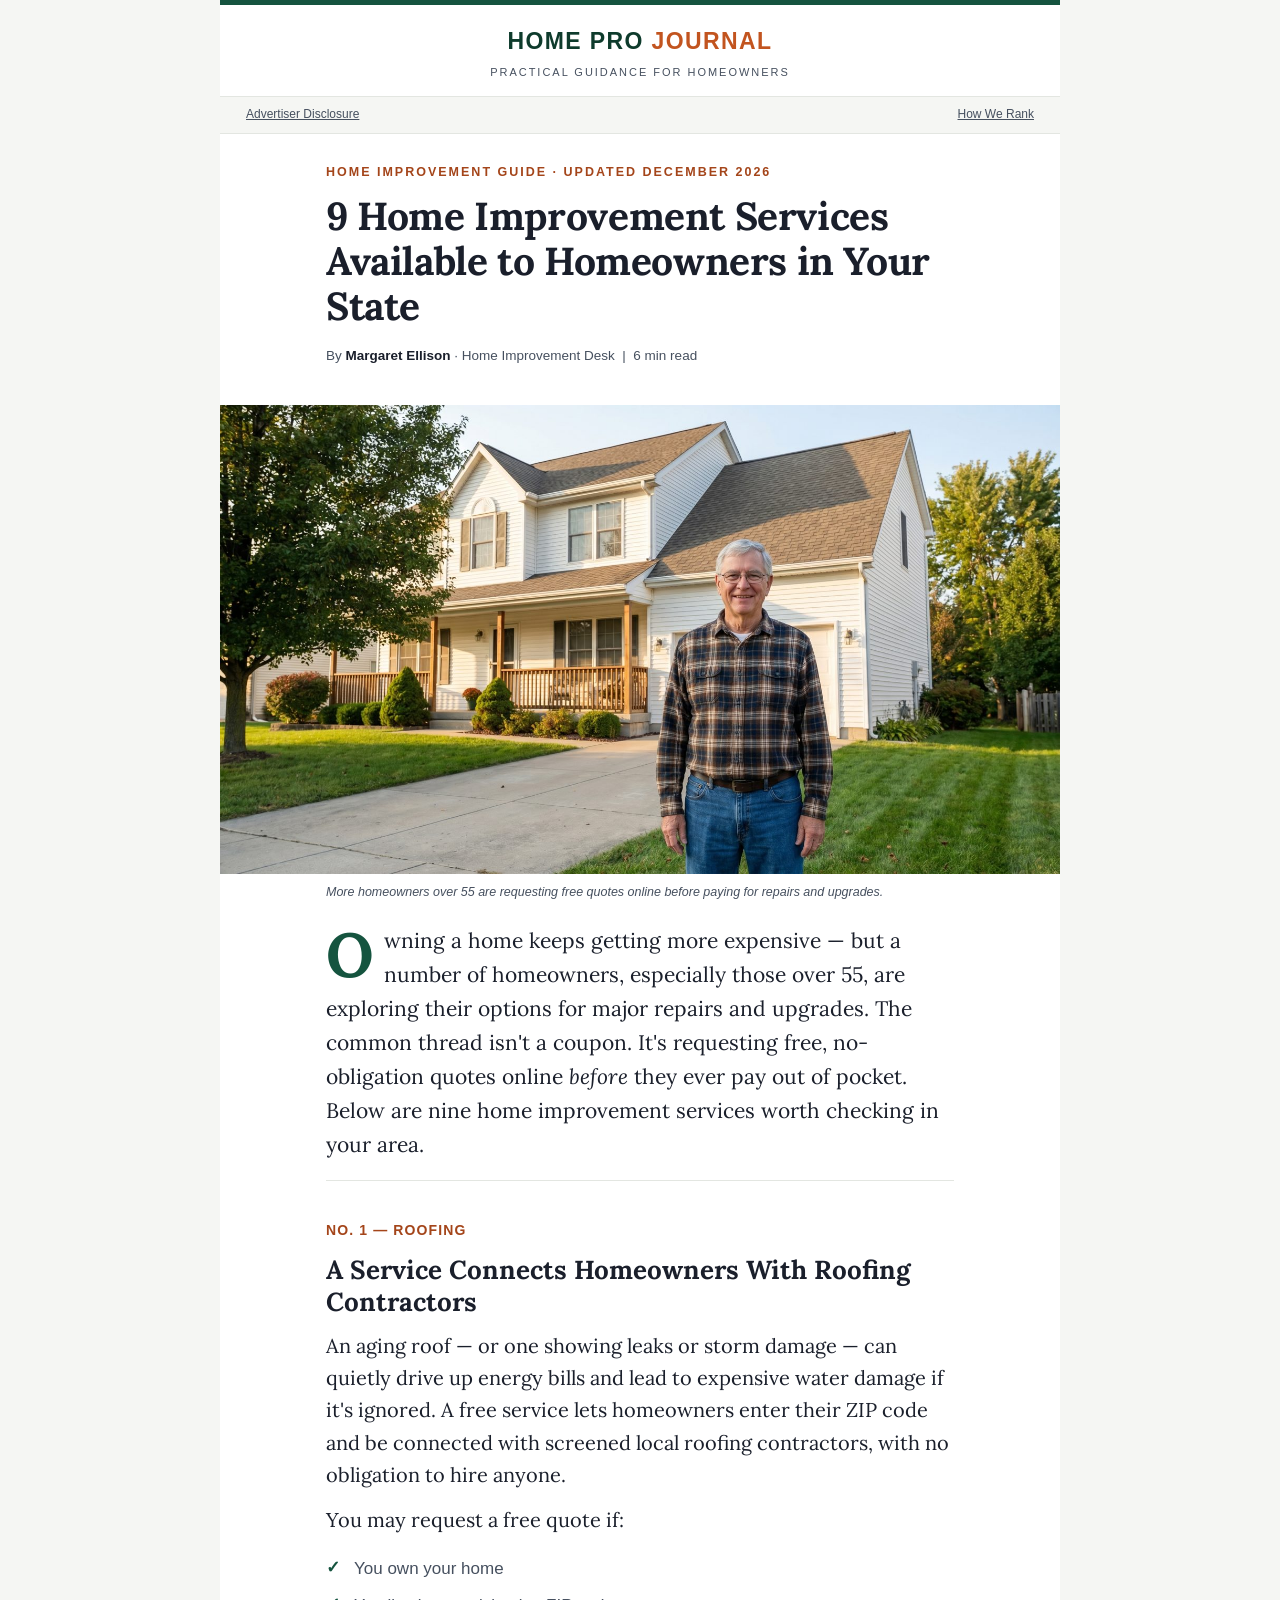
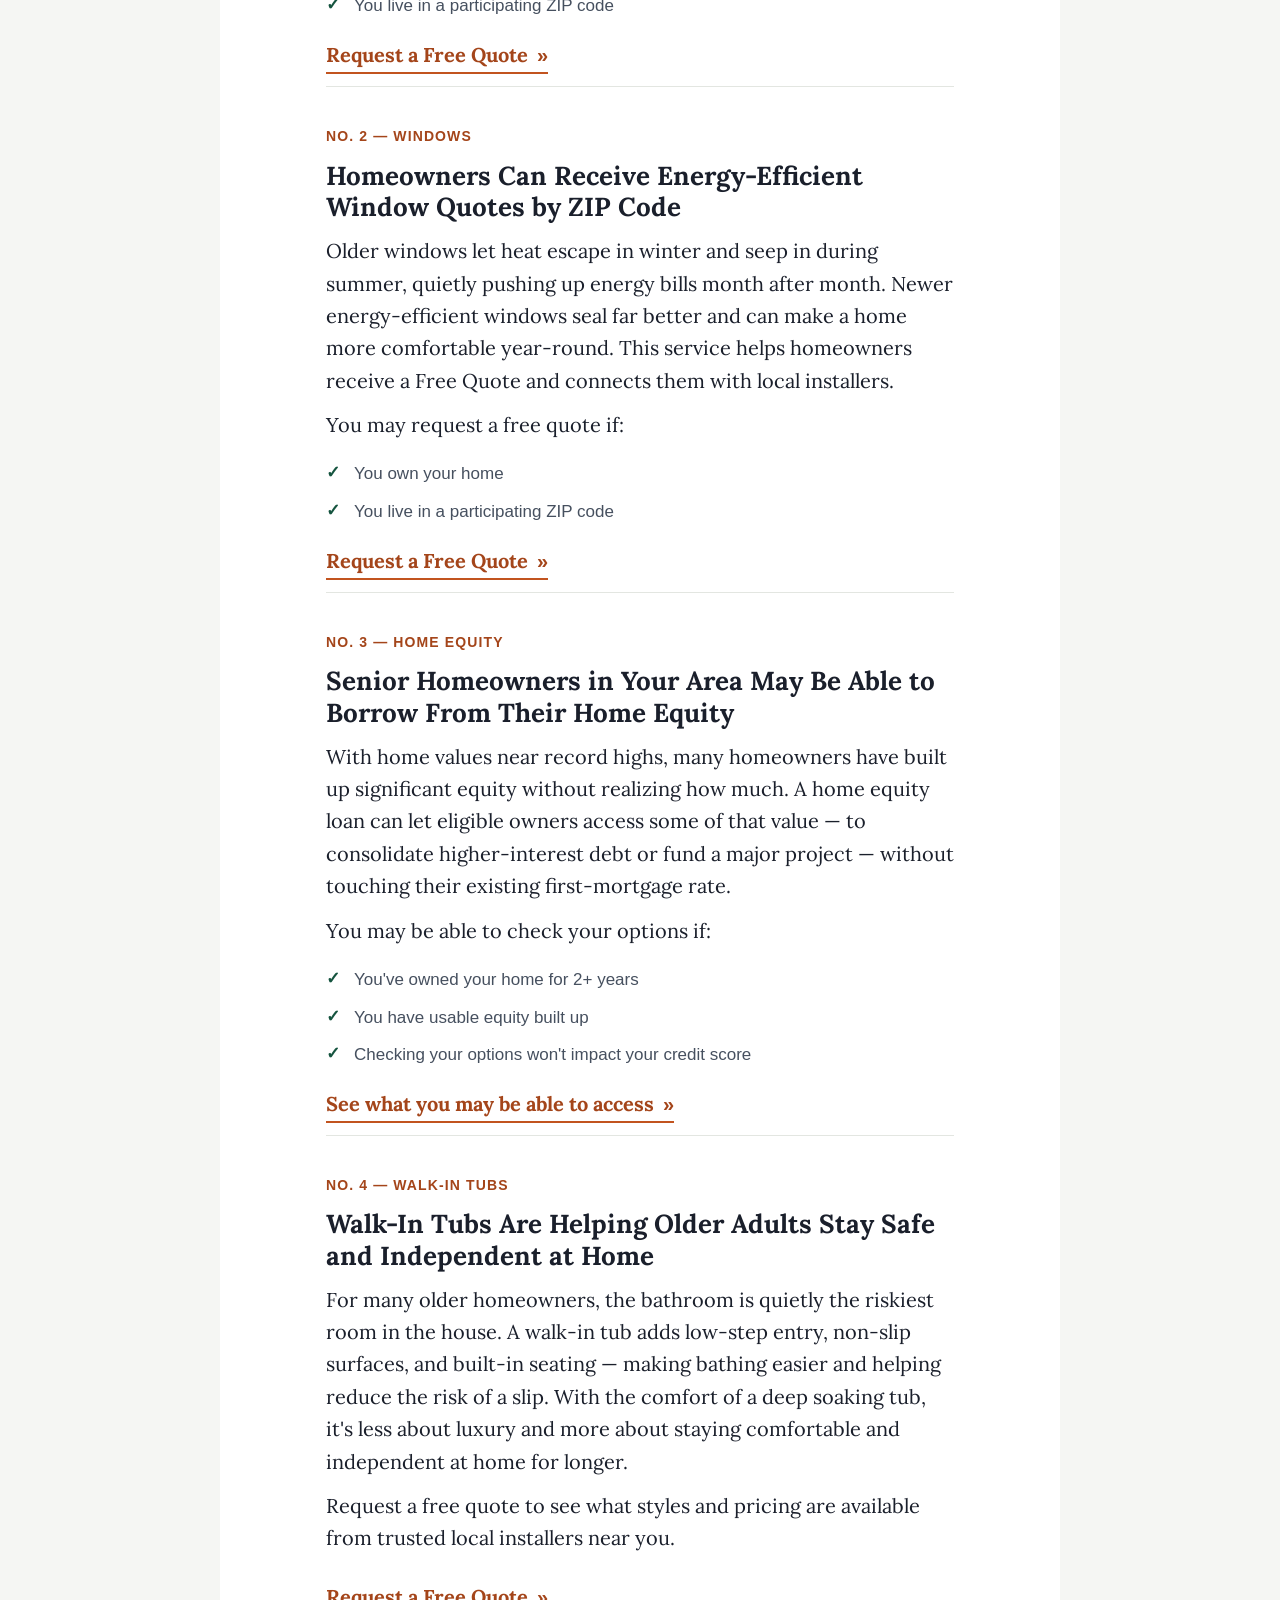
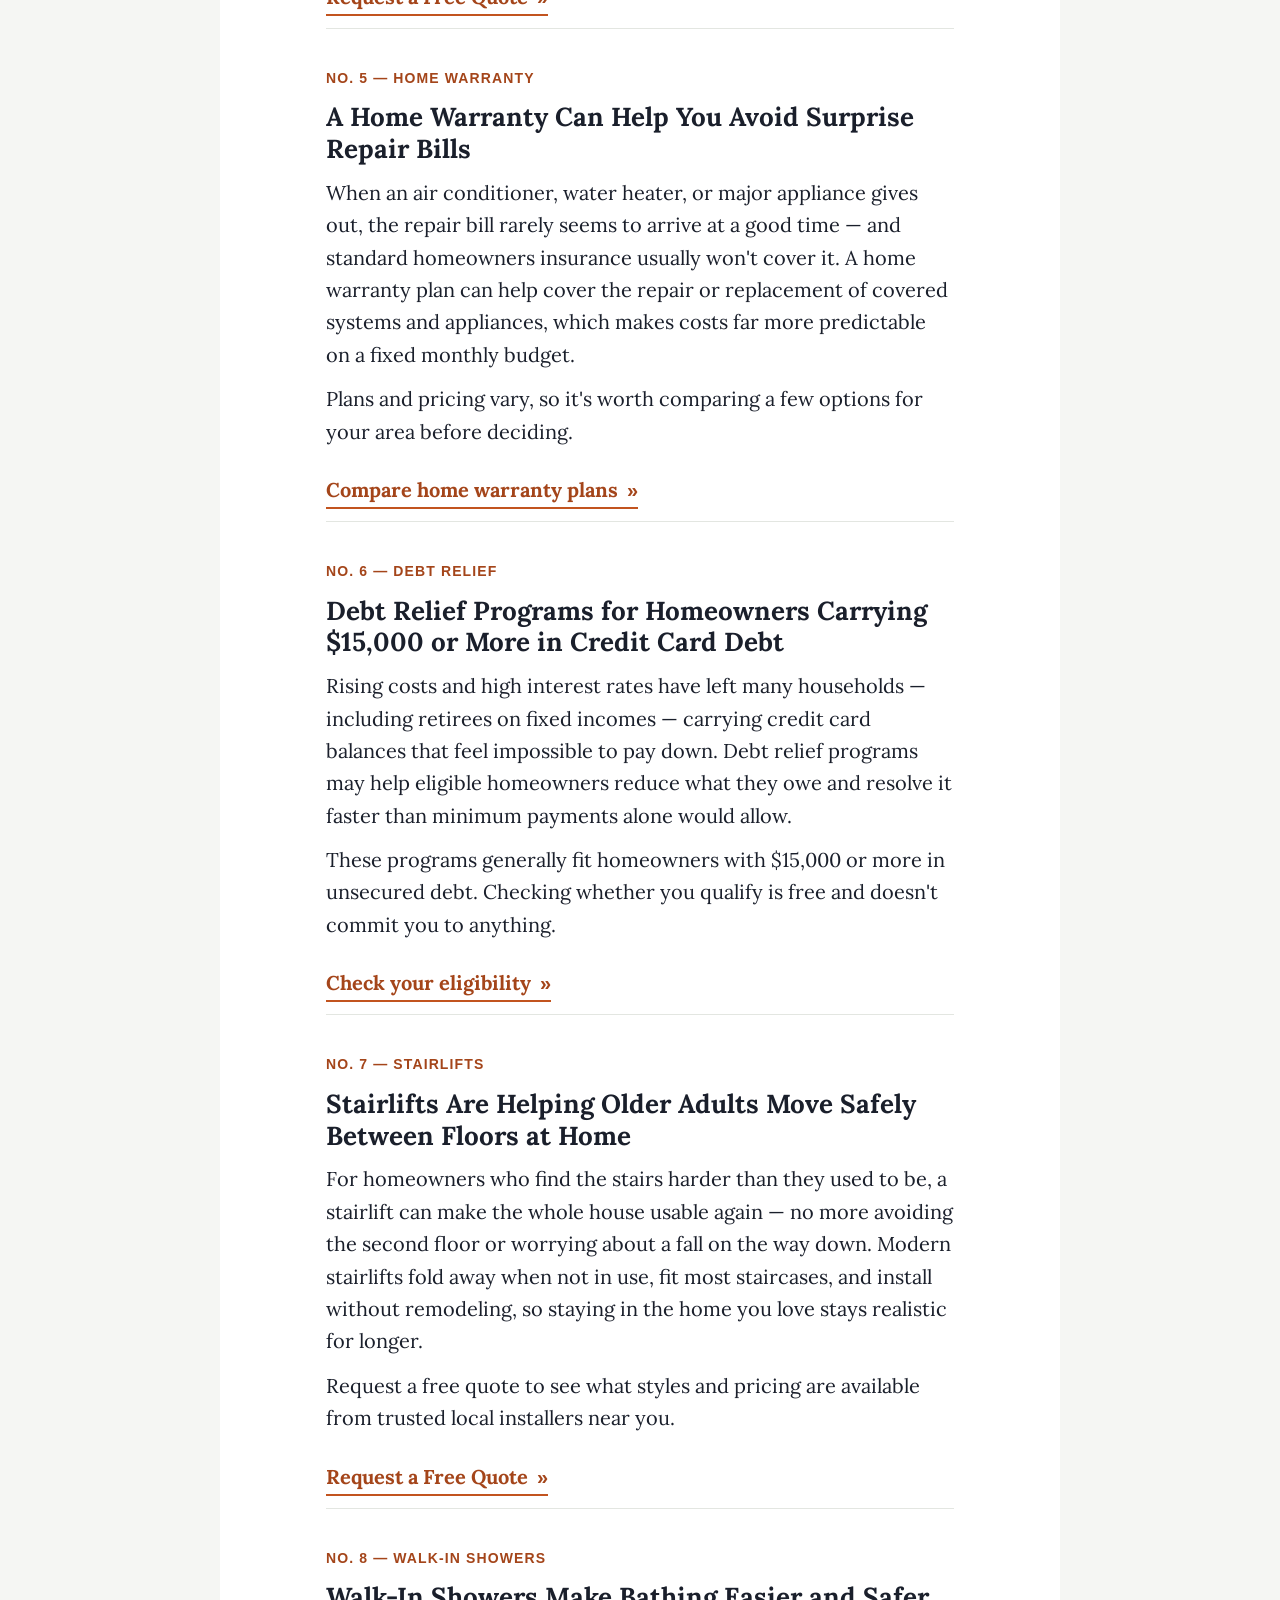
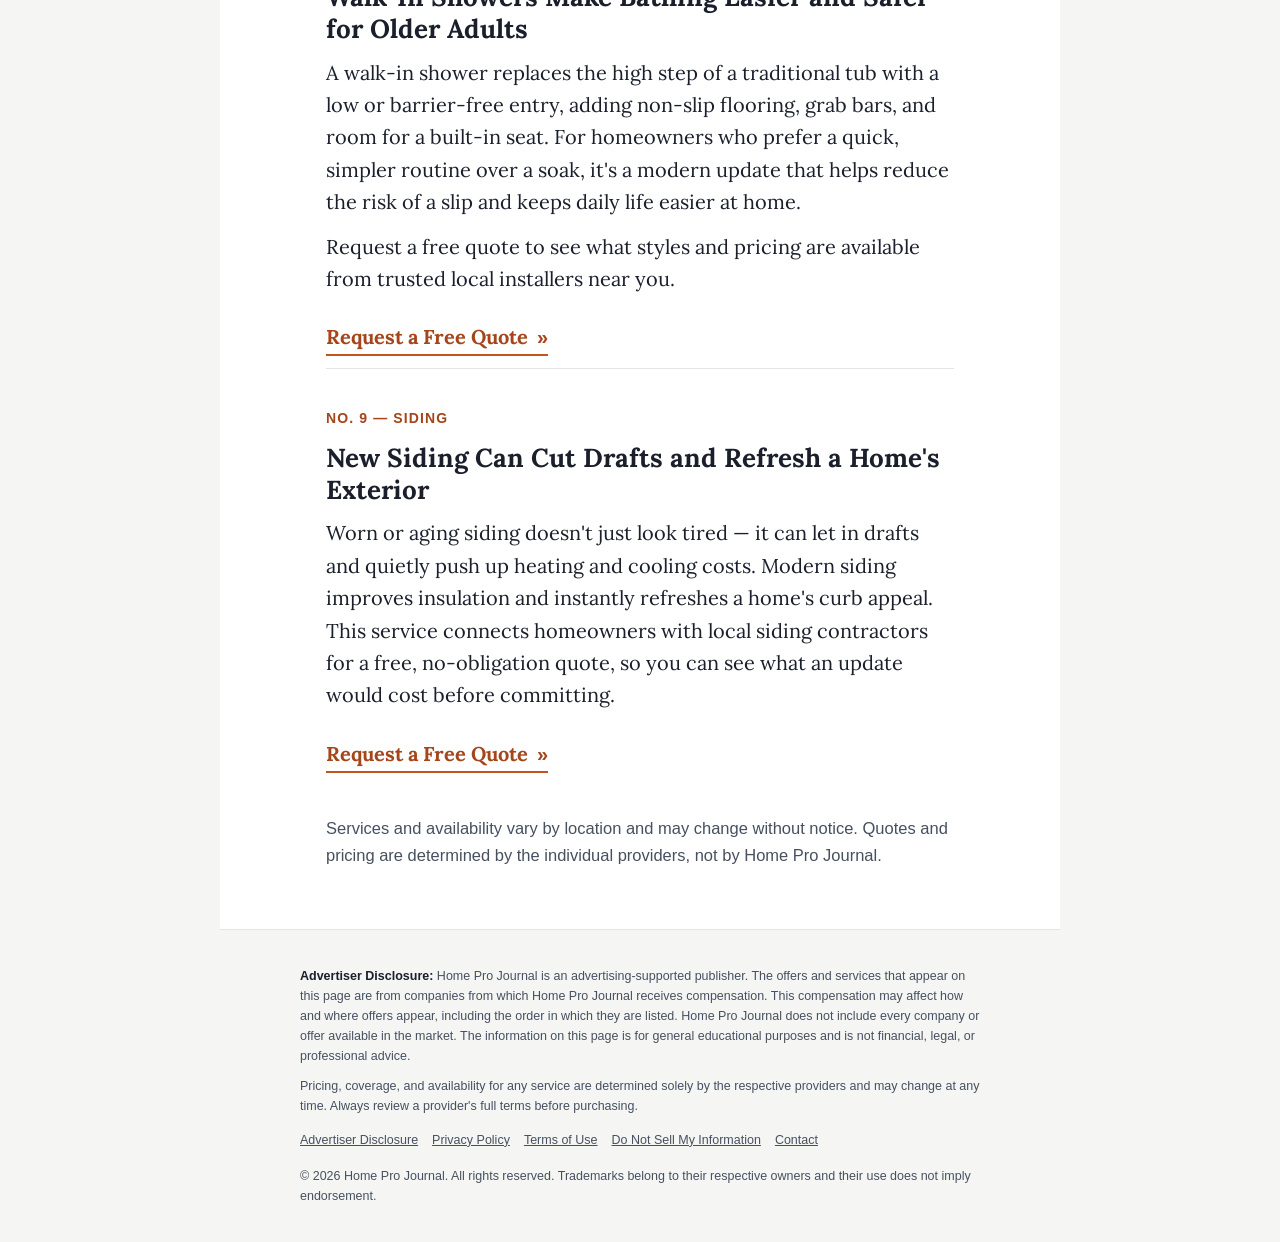
==== 9-home-improvement-services-available-to-homeowners-in-your-state/index.html @ e0b99a36 "new lp" ====
<!DOCTYPE html>
<html lang="en">
<head>
<meta charset="UTF-8">
<meta name="viewport" content="width=device-width, initial-scale=1.0">
<title>9 Home Improvement Services Available to Homeowners in Your State — Home Pro Journal</title>
<meta name="description" content="A growing number of homeowners over 55 are exploring home improvement options by requesting free, no-obligation quotes online first.">
<link rel="icon" href="data:image/svg+xml,&lt;svg xmlns=%22http://www.w3.org/2000/svg%22 viewBox=%220 0 100 100%22&gt;&lt;text y=%22.9em%22 font-size=%2290%22&gt;🏠&lt;/text&gt;&lt;/svg&gt;">
<meta property="og:type" content="website">
<meta property="og:site_name" content="Home Pro Journal">
<meta property="og:title" content="9 Home Improvement Services Available to Homeowners in Your State">
<meta property="og:description" content="A growing number of homeowners over 55 are exploring home improvement options by requesting free, no-obligation quotes online first.">
<meta property="og:url" content="https://homeprojournal.com/9-home-improvement-services/">
<meta property="og:image" content="https://homeprojournal.com/9-home-improvement-services/hero_web.jpg">
<meta name="twitter:card" content="summary_large_image">
<meta name="twitter:title" content="9 Home Improvement Services Available to Homeowners in Your State">
<meta name="twitter:description" content="A growing number of homeowners over 55 are exploring home improvement options by requesting free, no-obligation quotes online first.">
<link rel="preconnect" href="https://fonts.googleapis.com">
<link rel="preconnect" href="https://fonts.gstatic.com" crossorigin>
<link href="https://fonts.googleapis.com/css2?family=Lora:ital,wght@0,400;0,500;0,600;0,700;1,400&display=swap" rel="stylesheet">
<style>
  :root{
    --ink:#1a1f2b;
    --ink-soft:#46505f;
    --paper:#ffffff;
    --wash:#f5f6f3;
    --line:#e3e6e1;
    --brand:#15543f;
    --brand-ink:#0e3b2c;
    --accent:#c2541f;
    --accent-ink:#a4451a;
    --tag:#eef3f0;
    --shell:840px;     /* outer publication width  */
    --text:680px;      /* constrained reading column for line-length */
  }

  *{box-sizing:border-box;}
  html{-webkit-text-size-adjust:100%;}
  body{
    margin:0;
    background:var(--wash);
    color:var(--ink);
    font-family:'Lora',Georgia,'Times New Roman',serif;
    font-size:20px;
    line-height:1.62;
    -webkit-font-smoothing:antialiased;
  }
  .shell{max-width:var(--shell);margin:0 auto;background:var(--paper);}
  a{color:var(--brand);}

  /* ---------- Masthead ---------- */
  .masthead{
    border-top:5px solid var(--brand);
    background:var(--paper);
    padding:18px 26px 14px;
    border-bottom:1px solid var(--line);
    text-align:center;
  }
  .brand-name{
    font-family:"Helvetica Neue",Arial,sans-serif;
    font-weight:800;letter-spacing:.06em;text-transform:uppercase;
    color:var(--brand-ink);font-size:23px;margin:0;
  }
  .brand-name span{color:var(--accent);}
  .brand-tag{
    font-family:"Helvetica Neue",Arial,sans-serif;
    font-size:11px;letter-spacing:.18em;text-transform:uppercase;
    color:var(--ink-soft);margin:4px 0 0;
  }

  /* ---------- Disclosure bar ---------- */
  .disclosure-bar{
    background:var(--wash);border-bottom:1px solid var(--line);
    font-family:"Helvetica Neue",Arial,sans-serif;font-size:12px;
    color:var(--ink-soft);padding:8px 26px;
    display:flex;justify-content:space-between;gap:12px;flex-wrap:wrap;
  }
  .disclosure-bar a{color:var(--ink-soft);text-decoration:underline;cursor:pointer;}

  /* ---------- Article wrapper: constrained reading column ---------- */
  .article{padding:0 0 10px;}
  .col{max-width:var(--text);margin:0 auto;padding:0 26px;}

  .eyebrow{
    font-family:"Helvetica Neue",Arial,sans-serif;
    font-size:12.5px;letter-spacing:.16em;text-transform:uppercase;
    color:var(--accent-ink);font-weight:700;margin:28px 0 12px;
  }
  h1{
    font-family:'Lora',Georgia,serif;font-weight:700;
    font-size:39px;line-height:1.16;margin:0 0 16px;letter-spacing:-0.01em;
  }
  .byline{
    font-family:"Helvetica Neue",Arial,sans-serif;font-size:13.5px;
    color:var(--ink-soft);padding-bottom:18px;margin-bottom:0;
  }
  .byline strong{color:var(--ink);font-weight:600;}

  /* ---------- Hero (full-bleed: spans the entire shell, edge to edge) ---------- */
  .hero{margin:20px 0 4px;}
  .hero img{
    display:block;
    width:100%;          /* fills the full shell width, flush to both edges */
    height:auto;
    max-height:520px;    /* keeps a pleasing aspect ratio on wide screens */
    object-fit:cover;
    object-position:center 35%;
  }
  /* caption returns to the narrow reading column so it aligns with body text */
  .hero figcaption{
    font-family:"Helvetica Neue",Arial,sans-serif;font-size:12.5px;
    color:var(--ink-soft);padding:8px 26px 0;max-width:var(--text);
    margin:0 auto;font-style:italic;
  }

  .lede{font-size:21px;margin:22px 0 18px;}
  .lede:first-letter{
    font-size:62px;line-height:.8;float:left;padding:6px 10px 0 0;
    color:var(--brand);font-weight:700;
  }
  .note{
    font-size:16.5px;color:var(--ink-soft);
    font-family:"Helvetica Neue",Arial,sans-serif;
  }

  /* ---------- Offer blocks (article-style, not cards) ---------- */
  .offer{
    border-top:1px solid var(--line);
    padding:26px 0 8px;margin:0;
  }
  .offer-num{
    font-family:"Helvetica Neue",Arial,sans-serif;
    font-weight:800;font-size:14px;letter-spacing:.08em;
    color:var(--accent-ink);text-transform:uppercase;margin:0 0 6px;
  }
  .offer-title{
    font-family:'Lora',Georgia,serif;font-weight:700;
    font-size:26px;line-height:1.22;margin:0 0 12px;
  }
  .offer p{margin:12px 0;}

  /* selective checklist — used only where it's functional */
  .checks{list-style:none;padding:0;margin:14px 0 0;}
  .checks li{
    padding:5px 0 5px 28px;position:relative;
    font-family:"Helvetica Neue",Arial,sans-serif;font-size:17px;color:var(--ink-soft);
  }
  .checks li::before{content:"✓";position:absolute;left:0;top:4px;color:var(--brand);font-weight:800;}

  /* ---------- DEFAULT CTA: editorial text link ---------- */
  .cta{
    display:inline-block;
    font-family:'Lora',Georgia,serif;
    font-weight:700;font-size:20px;
    color:var(--accent-ink);
    text-decoration:none;
    border-bottom:2px solid var(--accent);
    padding:2px 0 3px;
    margin:14px 0 4px;
    line-height:1.4;
  }
  .cta:hover{color:var(--accent);border-bottom-color:var(--accent-ink);}
  .cta:focus-visible{outline:3px solid var(--brand);outline-offset:4px;}
  .cta .arrow{font-family:"Helvetica Neue",Arial,sans-serif;margin-left:4px;}
  /* generous tap target for seniors on mobile without looking like a button */
  @media (max-width:600px){
    .cta{font-size:21px;padding:8px 0 9px;}
  }

  /* ---------- ALTERNATE CTA: boxed button (swap class to .cta--button) ----------
     To use: change a card's link class from "cta" to "cta cta--button".
  */
  .cta--button{
    display:block;text-align:center;background:var(--accent);
    color:#fff;border-bottom:none;border-radius:8px;
    font-family:"Helvetica Neue",Arial,sans-serif;font-size:19px;
    padding:16px 20px;margin:18px 0 8px;
  }
  .cta--button:hover{background:var(--accent-ink);color:#fff;}

  /* ---------- Interstitial ---------- */
  .interstitial{
    font-family:"Helvetica Neue",Arial,sans-serif;font-size:13px;
    letter-spacing:.14em;text-transform:uppercase;color:var(--ink-soft);
    border-top:2px solid var(--brand);padding-top:16px;margin:36px 0 0;font-weight:700;
  }

  /* ---------- Footer ---------- */
  .foot{
    background:var(--wash);border-top:1px solid var(--line);
    padding:26px;font-family:"Helvetica Neue",Arial,sans-serif;
    font-size:12.5px;line-height:1.6;color:var(--ink-soft);margin-top:34px;
  }
  .foot .col{max-width:var(--text);padding:0;}
  .foot p{margin:10px 0;}
  .foot a{color:var(--ink-soft);text-decoration:underline;}
  .foot-links{margin-top:14px;display:flex;flex-wrap:wrap;gap:14px;}

  /* ---------- Modals ---------- */
  dialog{
    border:none;border-radius:12px;max-width:520px;width:90%;padding:26px;
    font-family:"Helvetica Neue",Arial,sans-serif;font-size:15px;line-height:1.6;color:var(--ink);
  }
  dialog::backdrop{background:rgba(20,25,35,.5);}
  dialog h3{margin:0 0 12px;font-size:18px;}
  dialog .close{
    margin-top:18px;background:var(--brand);color:#fff;border:none;
    padding:10px 18px;border-radius:7px;font-weight:700;cursor:pointer;font-size:14px;
  }

  @media (max-width:600px){
    body{font-size:18px;}
    h1{font-size:30px;}
    .lede{font-size:19px;}
    .offer-title{font-size:25px;line-height:1.2;}
    .offer-num{font-size:13px;}
    .col{padding:0 18px;}
    .masthead{padding:16px 18px 12px;}
    .disclosure-bar{padding:8px 18px;font-size:11px;}
    .lede:first-letter{font-size:52px;}
    .hero figcaption{padding:8px 18px 0;}
  }
  @media (prefers-reduced-motion:reduce){*{transition:none !important;}}
</style>
<script>!function(){"use strict";var t="lp_ref",n="cpid",e="lpurl",c="https://read.homeprojournal.com",r="(?<domain>http(?:s?)://[^/]*)".concat("/cf/click"),a="(?:(?:/(?<cta>[1-9][0-9]*)/?)|(?:/))?",i="^".concat(r).concat(a).concat("(?:$|(\\?.*))"),o='javascript:window.clickflare.l="(?<original_link>'.concat(r).concat(a,'("|(\\?[^"]*"))).*'),s=function(){return new RegExp(i,"")},u=function(){return new RegExp(o,"")};function l(t){var n=function(t){return t.replace(s(),(function(t){for(var n=[],e=1;e<arguments.length;e++)n[e-1]=arguments[e];var r=n[n.length-1].domain;return t.replace(r,c)}))}(t);return'javascript:window.clickflare.l="'.concat(n,'"; void 0;')}function d(t,n){if(n&&t&&n.apply(document,[t]),/loaded|interactive|complete/.test(document.readyState))for(var e=0,c=document.links.length;e<c;e++)if(s().test(document.links[e].href)){var r=document.links[e];window.clickflare.links_replaced.has(r)||(r.href=l(r.href),window.clickflare.links_replaced.add(r))}}var f,h,m,p;!function(r,a){var i=document.onreadystatechange;window.clickflare||(window.clickflare={listeners:{},customParams:{},links_replaced:new Set,addEventListener:function(t,n){var e=this.listeners[t]||[];e.includes(n)||e.push(n),this.listeners[t]=e},dispatchEvent:function(t,n){n&&(this.customParams[t]=n),(this.listeners[t]||[]).forEach((function(t){return t(n)}))},push:function(t,n){n&&(this.customParams[t]=n),(this.listeners[t]||[]).forEach((function(t){return t(n)}))}},document.onreadystatechange=function(t){return d(t,i)},d(null,i),setTimeout((function(){!function(r,a){var i,o=function(r,a){var i=new URL("".concat(c).concat(r));o=a,s="{",u=s+s,l="_",d=l+l,o.startsWith(u)||o.startsWith(d)||i.searchParams.set(n,a);var o,s,u,l,d;return i.searchParams.append(t,document.referrer),i.searchParams.append(e,location.href),i.searchParams.append("lpt",document.title),i.searchParams.append("t",(new Date).getTime().toString()),i.toString()}(r,a),s=document.createElement("script"),l=document.scripts[0];s.async=1,s.src=o,s.onerror=function(){!function(){for(var t=function(t,n){var e=document.links[t];u().test(decodeURI(e.href))&&setTimeout((function(){e&&e.setAttribute("href",function(t){var n=t.match(u());if(n){var e=(n.groups||{}).original_link;return e?e.slice(0,-1):t}return t}(decodeURI(e.href)))}))},n=0,e=document.links.length;n<e;n++)t(n)}()},null===(i=l.parentNode)||void 0===i||i.insertBefore(s,l)}(r,a)})))}("".concat("/cf/tags","/").concat(new URL(window.location.href).searchParams.get("cftmid")||"__CONTAINER_ID__"),(m=new URL(window.location.href).searchParams.get(n),f=new RegExp("(^| )".concat("cf_cpid","=([^;]+)")),p=(h=document.cookie.match(f))&&h.pop()||null,m||p||"__CAMPAIGN_ID__"))}();</script>
</head>
<body>
<div class="shell">

  <!-- ============ MASTHEAD ============ -->
  <header class="masthead">
    <p class="brand-name">Home Pro <span>Journal</span></p>
    <p class="brand-tag">Practical Guidance for Homeowners</p>
  </header>

  <!-- ============ DISCLOSURE BAR ============ -->
  <div class="disclosure-bar">
    <span><a id="open-disclosure">Advertiser Disclosure</a></span>
    <span><a id="open-rank">How We Rank</a></span>
  </div>

  <article class="article">

    <div class="col">
      <p class="eyebrow">Home Improvement Guide · Updated <span id="today">2026</span></p>
      <h1 id="headline">9 Home Improvement Services Available to Homeowners <span id="region-line">in Your State</span></h1>
      <p class="byline">By <strong>Margaret Ellison</strong> · Home Improvement Desk &nbsp;|&nbsp; <span id="readtime">6 min read</span></p>
    </div>

    <!-- ============ HERO ============ -->
    <figure class="hero">
      <img src="hero_web.jpg" alt="An older homeowner standing in front of his suburban home on a sunny afternoon" width="2752" height="1536" loading="eager">
      <figcaption>More homeowners over 55 are requesting free quotes online before paying for repairs and upgrades.</figcaption>
    </figure>

    <div class="col">
      <p class="lede">Owning a home keeps getting more expensive — but a number of homeowners, especially those over 55, are exploring their options for major repairs and upgrades. The common thread isn't a coupon. It's requesting free, no-obligation quotes online <em>before</em> they ever pay out of pocket. Below are nine home improvement services worth checking in your area.</p>

      <!-- ====== CLUSTER 1: HOME SERVICES ====== -->

      <!-- DISPLAY POSITION 1  (offer: Roofing · link /cf/click/1) -->
      <section class="offer">
        <p class="offer-num">No. 1 — Roofing</p>
        <h2 class="offer-title">A Service Connects Homeowners With Roofing Contractors</h2>
        <p>An aging roof — or one showing leaks or storm damage — can quietly drive up energy bills and lead to expensive water damage if it's ignored. A free service lets homeowners enter their ZIP code and be connected with screened local roofing contractors, with no obligation to hire anyone.</p>
        <p>You may request a free quote if:</p>
        <ul class="checks">
          <li>You own your home</li>
          <li>You live in a participating ZIP code</li>
        </ul>
        <a class="cta" href="https://read.homeprojournal.com/cf/click/1?position=1" rel="nofollow sponsored">Request a Free Quote <span class="arrow">»</span></a>
      </section>

      <!-- DISPLAY POSITION 2  (offer: Windows · link /cf/click/2) -->
      <section class="offer">
        <p class="offer-num">No. 2 — Windows</p>
        <h2 class="offer-title">Homeowners Can Receive Energy-Efficient Window Quotes by ZIP Code</h2>
        <p>Older windows let heat escape in winter and seep in during summer, quietly pushing up energy bills month after month. Newer energy-efficient windows seal far better and can make a home more comfortable year-round. This service helps homeowners receive a Free Quote and connects them with local installers.</p>
        <p>You may request a free quote if:</p>
        <ul class="checks">
          <li>You own your home</li>
          <li>You live in a participating ZIP code</li>
        </ul>
        <a class="cta" href="https://read.homeprojournal.com/cf/click/2?position=2" rel="nofollow sponsored">Request a Free Quote <span class="arrow">»</span></a>
      </section>

      <!-- DISPLAY POSITION 3  (offer: Home Equity / HELOC · link /cf/click/3) -->
      <section class="offer">
        <p class="offer-num">No. 3 — Home Equity</p>
        <h2 class="offer-title">Senior Homeowners <span id="equity-geo">in Your Area</span> May Be Able to Borrow From Their Home Equity</h2>
        <p>With home values near record highs, many homeowners have built up significant equity without realizing how much. A home equity loan can let eligible owners access some of that value — to consolidate higher-interest debt or fund a major project — without touching their existing first-mortgage rate.</p>
        <p>You may be able to check your options if:</p>
        <ul class="checks">
          <li>You've owned your home for 2+ years</li>
          <li>You have usable equity built up</li>
          <li>Checking your options won't impact your credit score</li>
        </ul>
        <a class="cta" href="https://read.homeprojournal.com/cf/click/3?position=3" rel="nofollow sponsored">See what you may be able to access <span class="arrow">»</span></a>
      </section>

      <!-- DISPLAY POSITION 4  (offer: Walk-In Tubs · link /cf/click/4) -->
      <section class="offer">
        <p class="offer-num">No. 4 — Walk-In Tubs</p>
        <h2 class="offer-title">Walk-In Tubs Are Helping Older Adults Stay Safe and Independent at Home</h2>
        <p>For many older homeowners, the bathroom is quietly the riskiest room in the house. A walk-in tub adds low-step entry, non-slip surfaces, and built-in seating — making bathing easier and helping reduce the risk of a slip. With the comfort of a deep soaking tub, it's less about luxury and more about staying comfortable and independent at home for longer.</p>
        <p>Request a free quote to see what styles and pricing are available from trusted local installers near you.</p>
        <a class="cta" href="https://read.homeprojournal.com/cf/click/4" rel="nofollow sponsored">Request a Free Quote <span class="arrow">»</span></a>
      </section>

      <!-- DISPLAY POSITION 5  (offer: Home Warranty · link /cf/click/5) -->
      <section class="offer">
        <p class="offer-num">No. 5 — Home Warranty</p>
        <h2 class="offer-title">A Home Warranty Can Help You Avoid Surprise Repair Bills</h2>
        <p>When an air conditioner, water heater, or major appliance gives out, the repair bill rarely seems to arrive at a good time — and standard homeowners insurance usually won't cover it. A home warranty plan can help cover the repair or replacement of covered systems and appliances, which makes costs far more predictable on a fixed monthly budget.</p>
        <p>Plans and pricing vary, so it's worth comparing a few options for your area before deciding.</p>
        <a class="cta" href="https://read.homeprojournal.com/cf/click/5" rel="nofollow sponsored">Compare home warranty plans <span class="arrow">»</span></a>
      </section>

      <!-- DISPLAY POSITION 6  (offer: Debt Relief · link /cf/click/6) -->
      <section class="offer">
        <p class="offer-num">No. 6 — Debt Relief</p>
        <h2 class="offer-title">Debt Relief Programs for Homeowners Carrying $15,000 or More in Credit Card Debt</h2>
        <p>Rising costs and high interest rates have left many households — including retirees on fixed incomes — carrying credit card balances that feel impossible to pay down. Debt relief programs may help eligible homeowners reduce what they owe and resolve it faster than minimum payments alone would allow.</p>
        <p>These programs generally fit homeowners with $15,000 or more in unsecured debt. Checking whether you qualify is free and doesn't commit you to anything.</p>
        <a class="cta" href="https://read.homeprojournal.com/cf/click/6" rel="nofollow sponsored">Check your eligibility <span class="arrow">»</span></a>
      </section>

      <!-- DISPLAY POSITION 7  (offer: Stairlifts · link /cf/click/7) -->
      <section class="offer">
        <p class="offer-num">No. 7 — Stairlifts</p>
        <h2 class="offer-title">Stairlifts Are Helping Older Adults Move Safely Between Floors at Home</h2>
        <p>For homeowners who find the stairs harder than they used to be, a stairlift can make the whole house usable again — no more avoiding the second floor or worrying about a fall on the way down. Modern stairlifts fold away when not in use, fit most staircases, and install without remodeling, so staying in the home you love stays realistic for longer.</p>
        <p>Request a free quote to see what styles and pricing are available from trusted local installers near you.</p>
        <a class="cta" href="https://read.homeprojournal.com/cf/click/7" rel="nofollow sponsored">Request a Free Quote <span class="arrow">»</span></a>
      </section>

      <!-- DISPLAY POSITION 8  (offer: Walk-In Showers · link /cf/click/8) -->
      <section class="offer">
        <p class="offer-num">No. 8 — Walk-In Showers</p>
        <h2 class="offer-title">Walk-In Showers Make Bathing Easier and Safer for Older Adults</h2>
        <p>A walk-in shower replaces the high step of a traditional tub with a low or barrier-free entry, adding non-slip flooring, grab bars, and room for a built-in seat. For homeowners who prefer a quick, simpler routine over a soak, it's a modern update that helps reduce the risk of a slip and keeps daily life easier at home.</p>
        <p>Request a free quote to see what styles and pricing are available from trusted local installers near you.</p>
        <a class="cta" href="https://read.homeprojournal.com/cf/click/8" rel="nofollow sponsored">Request a Free Quote <span class="arrow">»</span></a>
      </section>

      <!-- DISPLAY POSITION 9  (offer: Siding · link /cf/click/9) -->
      <section class="offer">
        <p class="offer-num">No. 9 — Siding</p>
        <h2 class="offer-title">New Siding Can Cut Drafts and Refresh a Home's Exterior</h2>
        <p>Worn or aging siding doesn't just look tired — it can let in drafts and quietly push up heating and cooling costs. Modern siding improves insulation and instantly refreshes a home's curb appeal. This service connects homeowners with local siding contractors for a free, no-obligation quote, so you can see what an update would cost before committing.</p>
        <a class="cta" href="https://read.homeprojournal.com/cf/click/9" rel="nofollow sponsored">Request a Free Quote <span class="arrow">»</span></a>
      </section>

      <p class="note" style="margin-top:30px;">Services and availability vary by location and may change without notice. Quotes and pricing are determined by the individual providers, not by Home Pro Journal.</p>
    </div>
  </article>

  <!-- ============ FOOTER ============ -->
  <footer class="foot">
    <div class="col">
      <p><strong style="color:var(--ink);">Advertiser Disclosure:</strong> Home Pro Journal is an advertising-supported publisher. The offers and services that appear on this page are from companies from which Home Pro Journal receives compensation. This compensation may affect how and where offers appear, including the order in which they are listed. Home Pro Journal does not include every company or offer available in the market. The information on this page is for general educational purposes and is not financial, legal, or professional advice.</p>
      <p>Pricing, coverage, and availability for any service are determined solely by the respective providers and may change at any time. Always review a provider's full terms before purchasing.</p>
      <div class="foot-links">
        <a id="open-disclosure-2">Advertiser Disclosure</a>
        <a href="/privacy/">Privacy Policy</a>
        <a href="/terms/">Terms of Use</a>
        <a href="/do-not-sell/">Do Not Sell My Information</a>
        <a href="/contact/">Contact</a>
      </div>
      <p style="margin-top:16px;">© <span class="year">2026</span> Home Pro Journal. All rights reserved. Trademarks belong to their respective owners and their use does not imply endorsement.</p>
    </div>
  </footer>

</div>

<!-- ============ MODALS ============ -->
<dialog id="disclosure-modal">
  <h3>Advertiser Disclosure</h3>
  <p>Home Pro Journal is supported by compensation from the companies featured on this page. This compensation may impact how, where, and in what order offers appear. We do not feature every company or offer available, and the order of listings does not constitute a recommendation. All quote and pricing decisions are made by the providers.</p>
  <button class="close">Close</button>
</dialog>
<dialog id="rank-modal">
  <h3>How We Rank</h3>
  <p>Listings on this page are ordered based on a combination of general consumer interest, breadth of availability, and compensation received from featured providers. Rankings may change at any time. This ordering is an editorial and advertising decision and is not a guarantee of suitability for your situation — always compare options yourself before deciding.</p>
  <button class="close">Close</button>
</dialog>

<script>
  /* ---- Geo headline + city personalization ---- */
  (function(){
    var params = new URLSearchParams(location.search);

    function clean(v, cap){
      return (v||'').trim().replace(/[^a-zA-Z \-]/g,'').slice(0, cap||28);
    }
    function titlecase(v){
      return v.replace(/\w\S*/g,function(t){return t.charAt(0).toUpperCase()+t.slice(1).toLowerCase();});
    }

    var region = clean(params.get('region'), 28);
    var city   = clean(params.get('city'), 32);
    if(region) region = titlecase(region);
    if(city)   city   = titlecase(city);

    /* H1 stays at state level (most reliable). Fallback: "Your State". */
    var line = document.getElementById('region-line');
    if(line){ line.textContent = region ? ('in ' + region) : 'in Your State'; }

    /* Home Equity slot: prefer city, then state, then generic. */
    var eq = document.getElementById('equity-geo');
    if(eq){
      if(city)       eq.textContent = 'in ' + city;
      else if(region)eq.textContent = 'in ' + region;
      else           eq.textContent = 'in Your Area';
    }
  })();

  /* ---- Date / year ---- */
  (function(){
    var y=new Date().getFullYear();
    document.querySelectorAll('.year').forEach(function(e){e.textContent=y;});
    var td=document.getElementById('today');
    if(td){td.textContent=new Date().toLocaleDateString('en-US',{month:'long',year:'numeric'});}
  })();

  /* ---- Modals ---- */
  function bind(o,m){var a=document.getElementById(o),d=document.getElementById(m);if(a&&d){a.addEventListener('click',function(e){e.preventDefault();d.showModal();});}}
  bind('open-disclosure','disclosure-modal');
  bind('open-disclosure-2','disclosure-modal');
  bind('open-rank','rank-modal');
  document.querySelectorAll('dialog .close').forEach(function(b){b.addEventListener('click',function(){b.closest('dialog').close();});});
  document.querySelectorAll('[data-stub]').forEach(function(a){a.addEventListener('click',function(e){e.preventDefault();});});
</script>
</body>
</html>
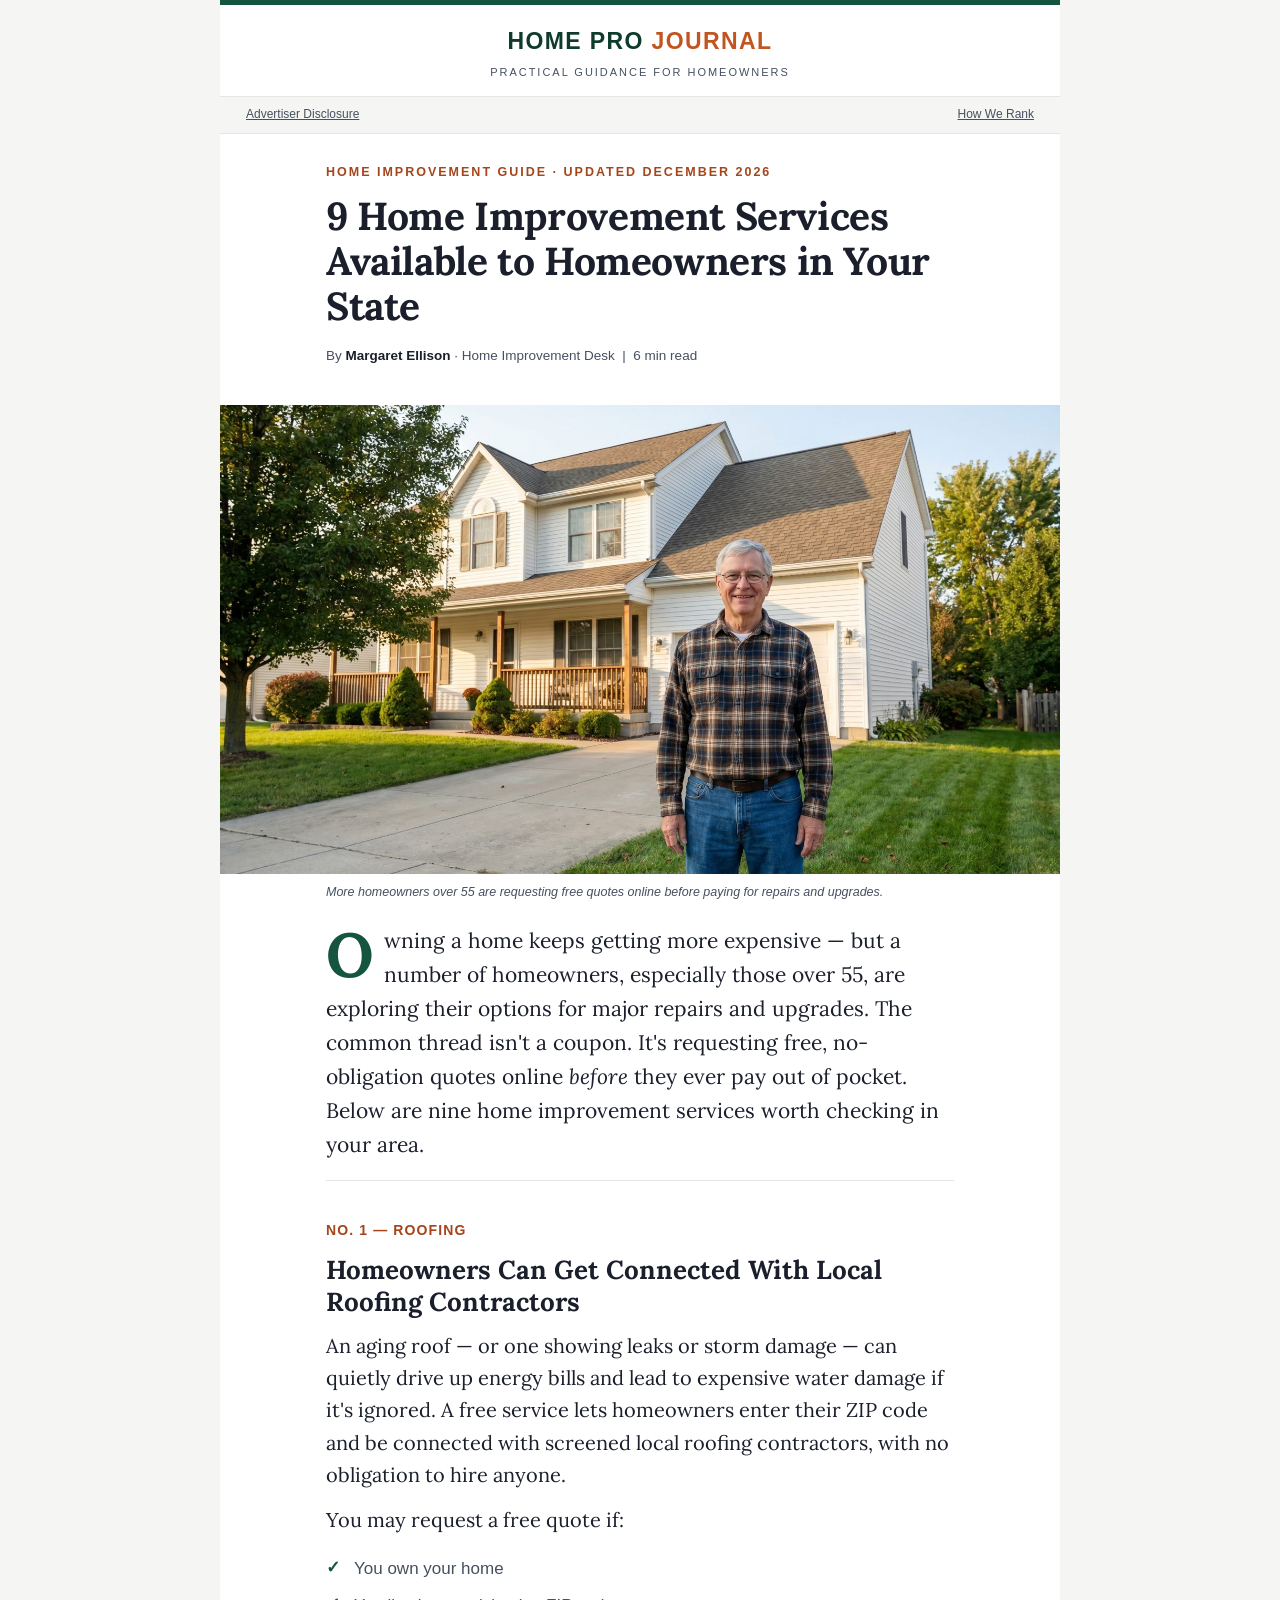
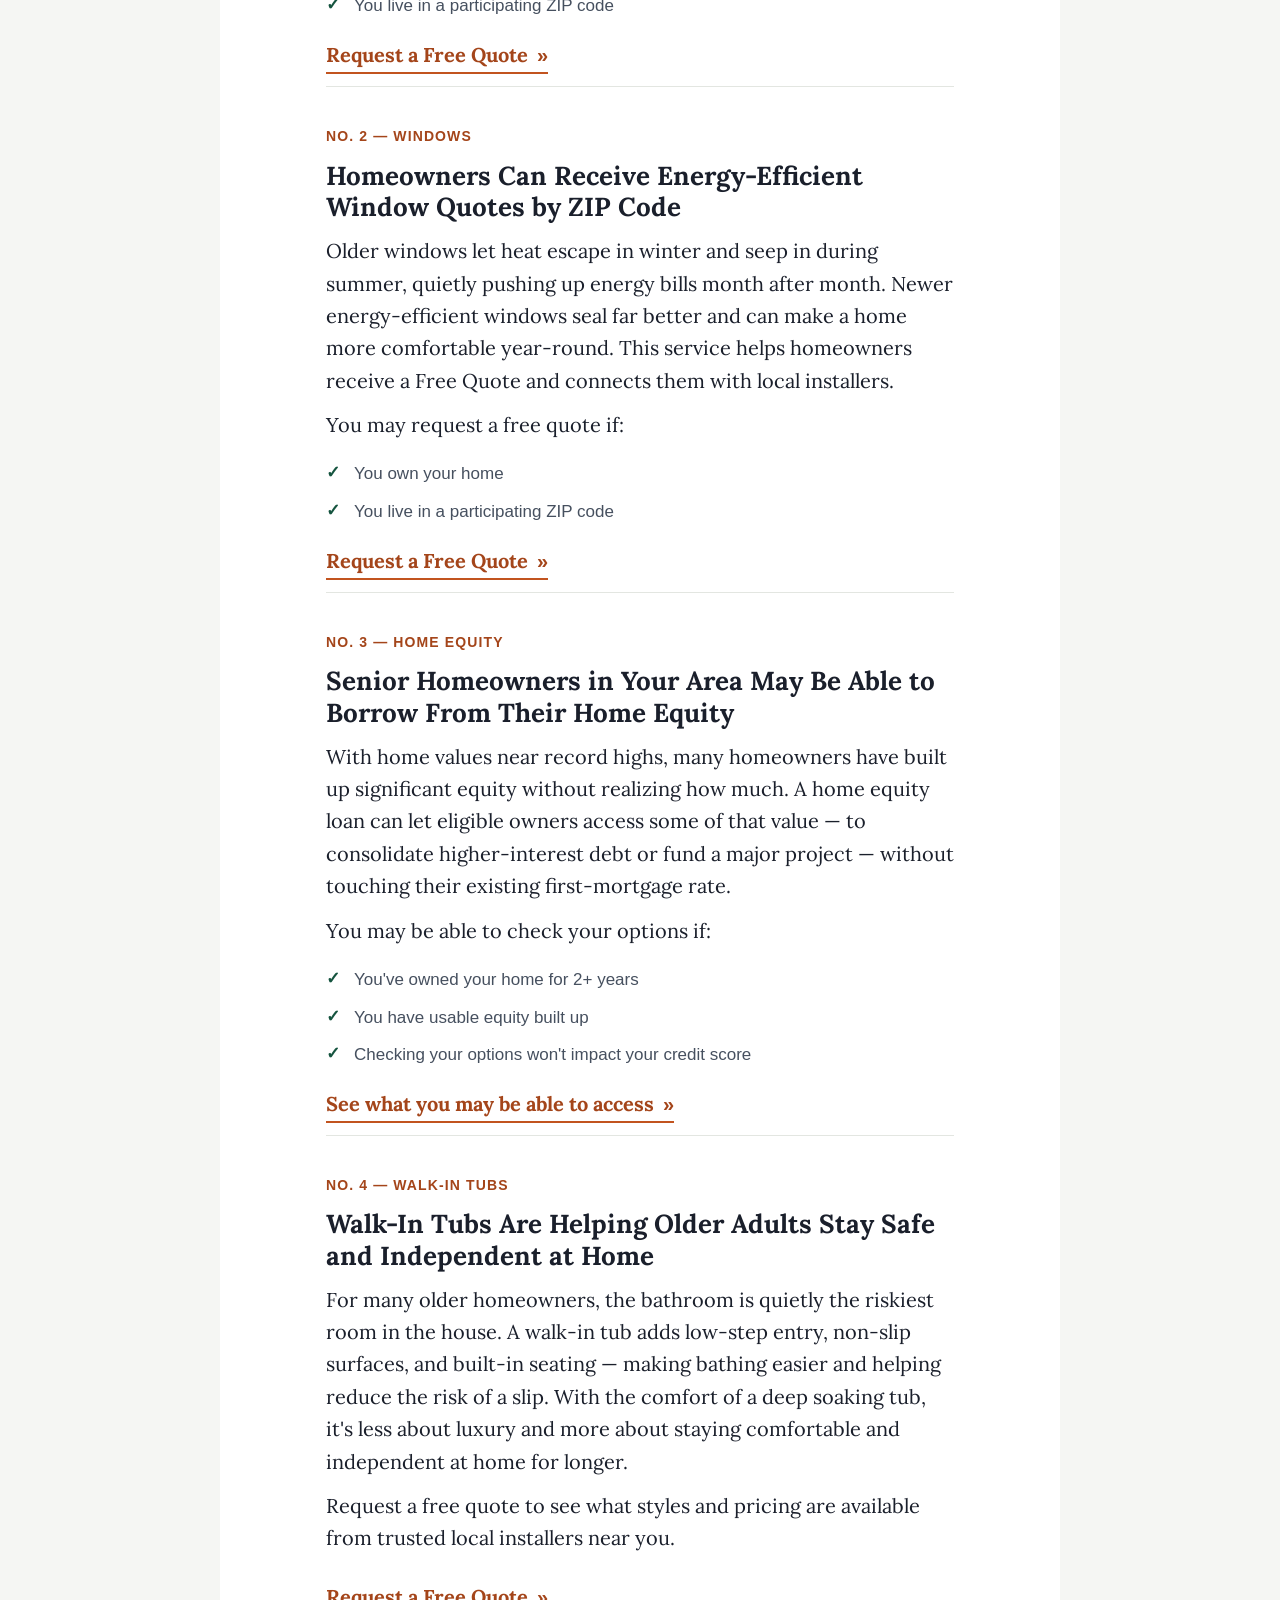
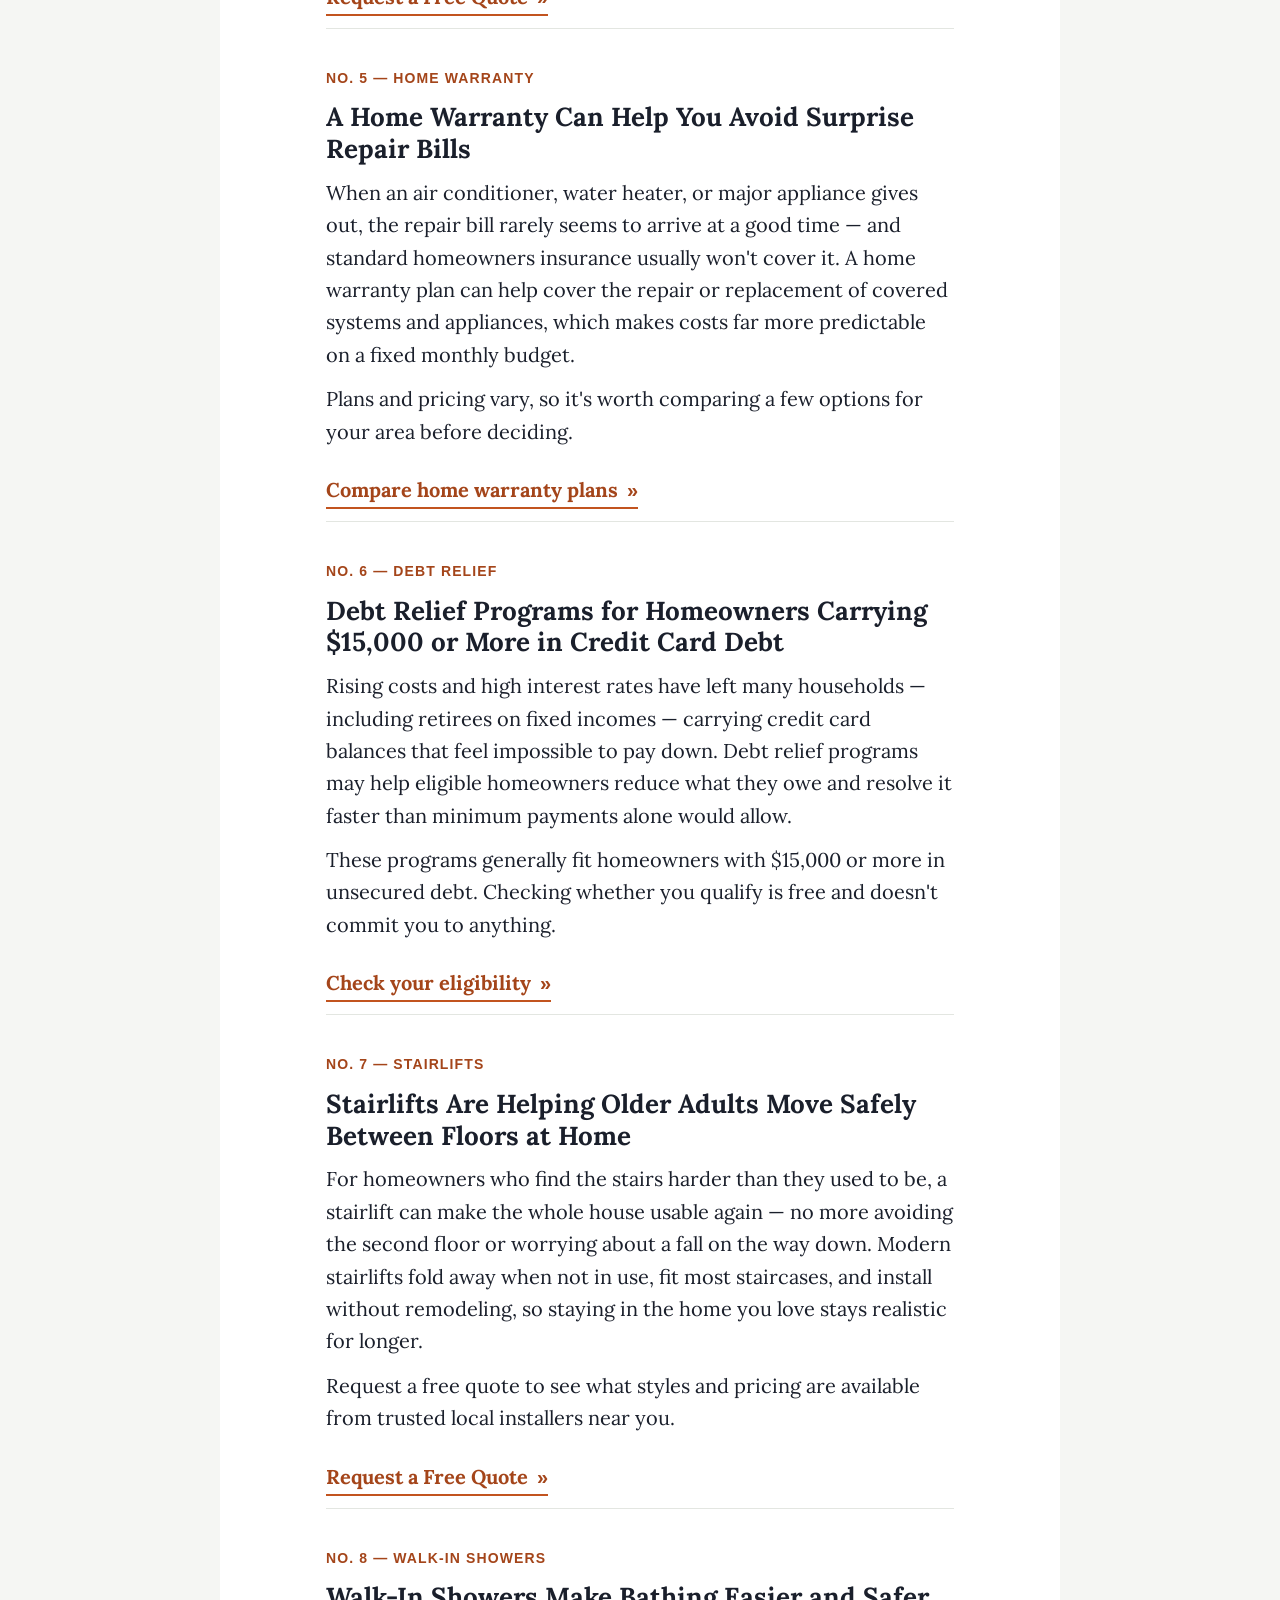
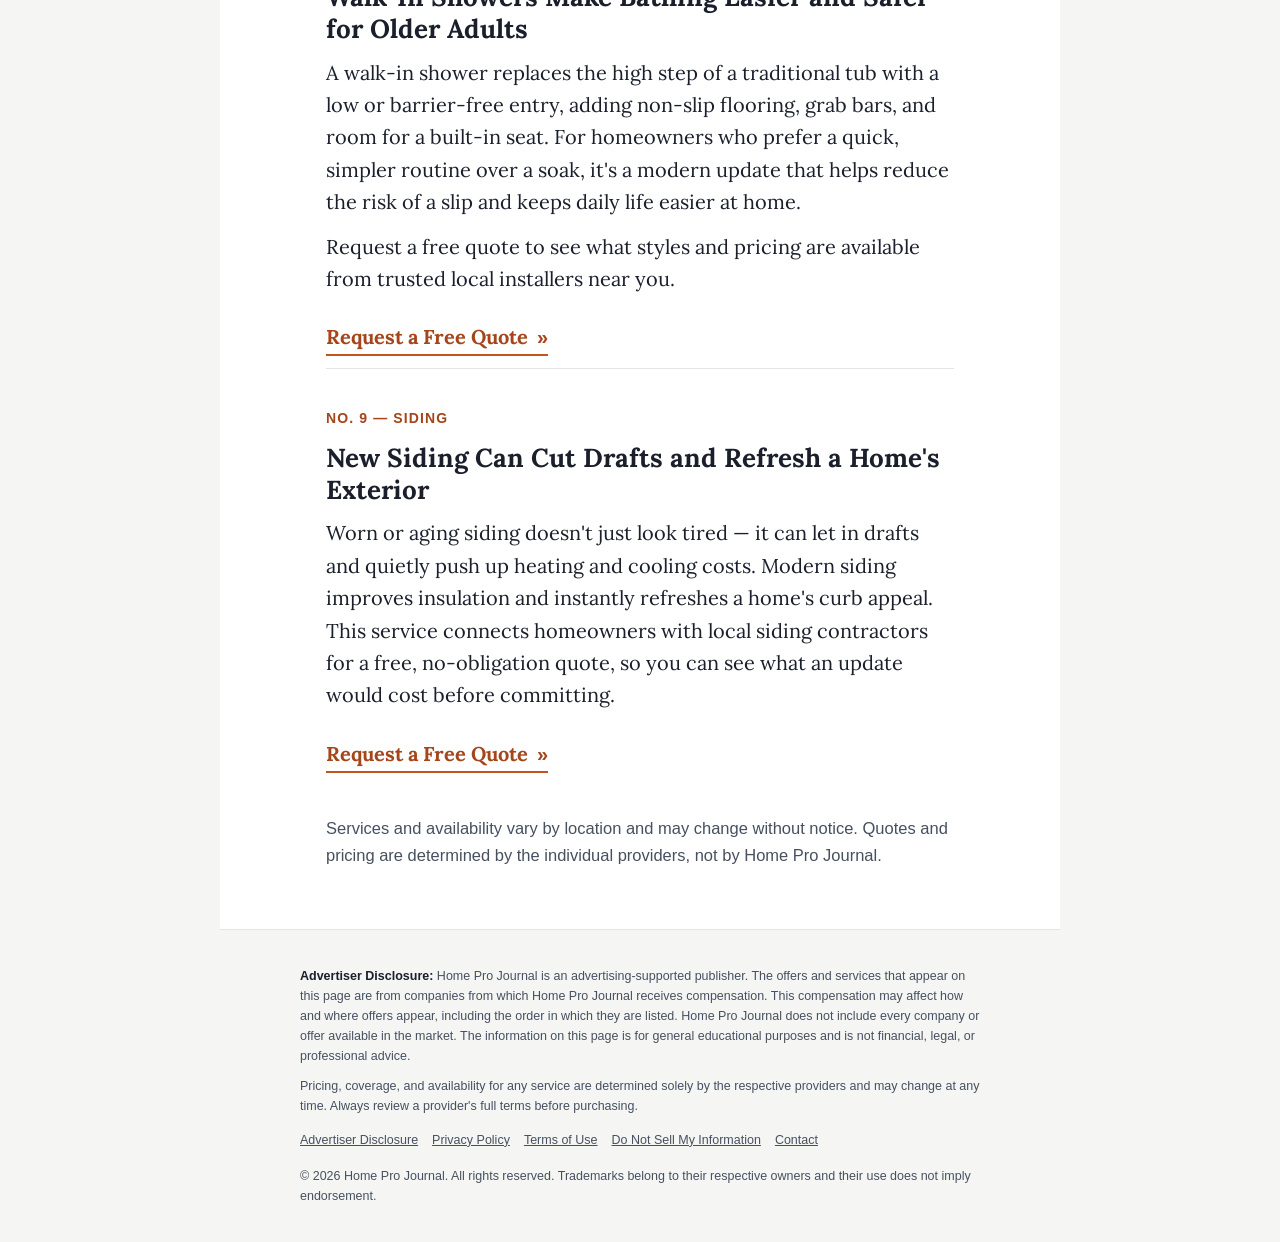
==== commit 7c7bd14c: "Update index.html" ====
--- a/9-home-improvement-services-available-to-homeowners-in-your-state/index.html
+++ b/9-home-improvement-services-available-to-homeowners-in-your-state/index.html
@@ -261,7 +261,7 @@
       <!-- DISPLAY POSITION 1  (offer: Roofing · link /cf/click/1) -->
       <section class="offer">
         <p class="offer-num">No. 1 — Roofing</p>
-        <h2 class="offer-title">A Service Connects Homeowners With Roofing Contractors</h2>
+        <h2 class="offer-title">Homeowners Can Get Connected With Local Roofing Contractors</h2>
         <p>An aging roof — or one showing leaks or storm damage — can quietly drive up energy bills and lead to expensive water damage if it's ignored. A free service lets homeowners enter their ZIP code and be connected with screened local roofing contractors, with no obligation to hire anyone.</p>
         <p>You may request a free quote if:</p>
         <ul class="checks">
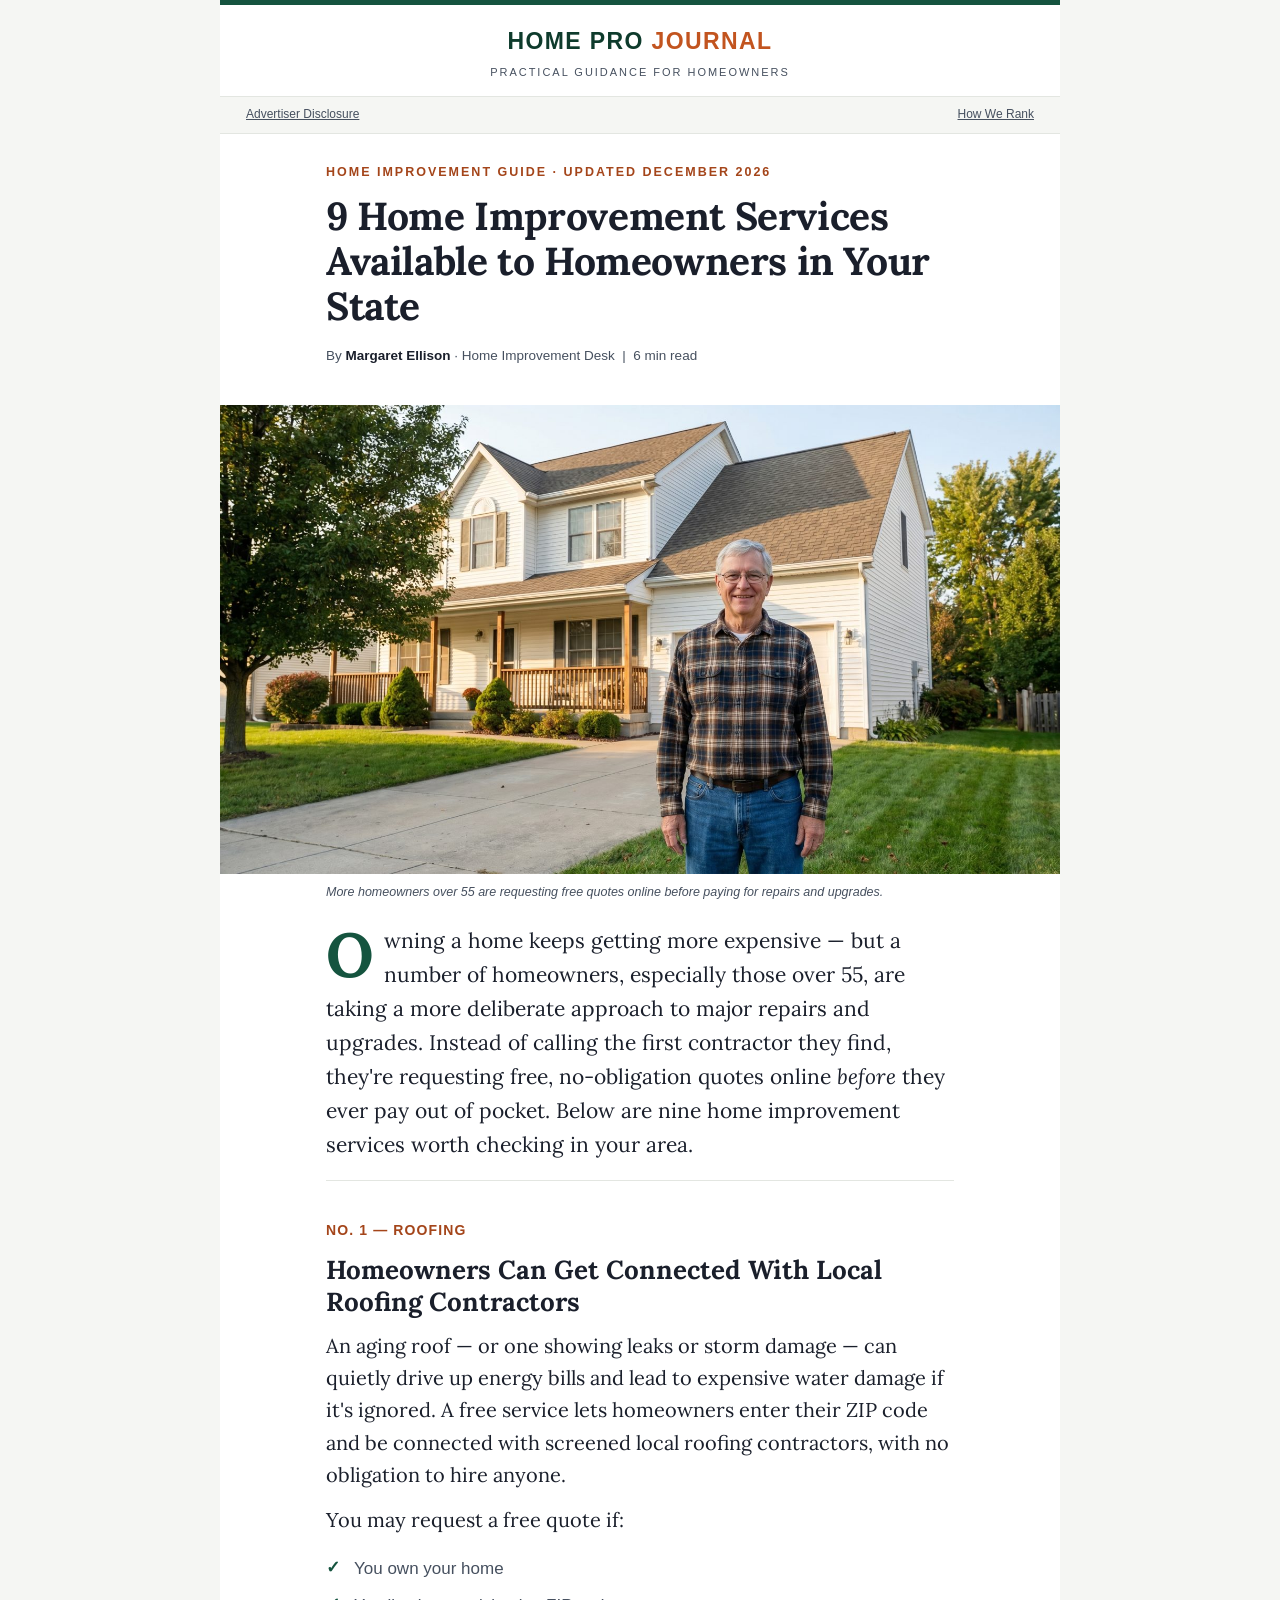
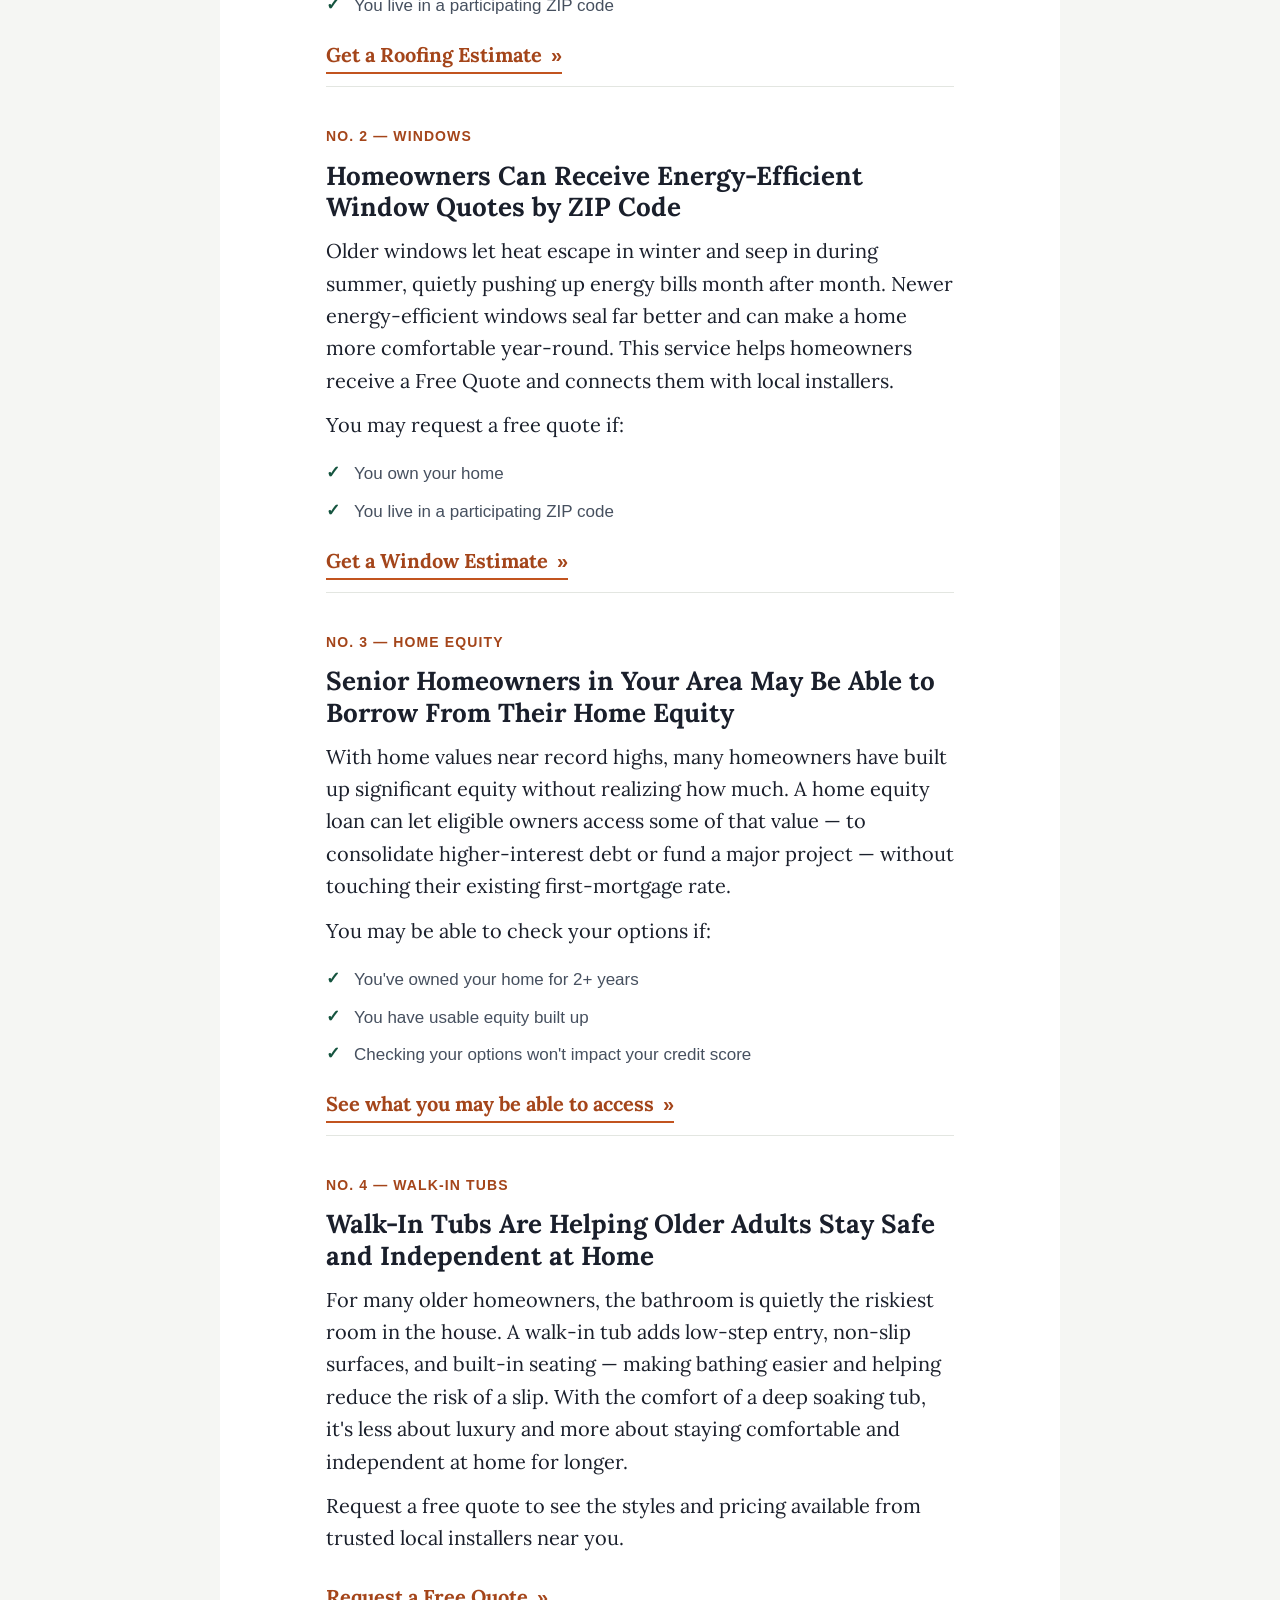
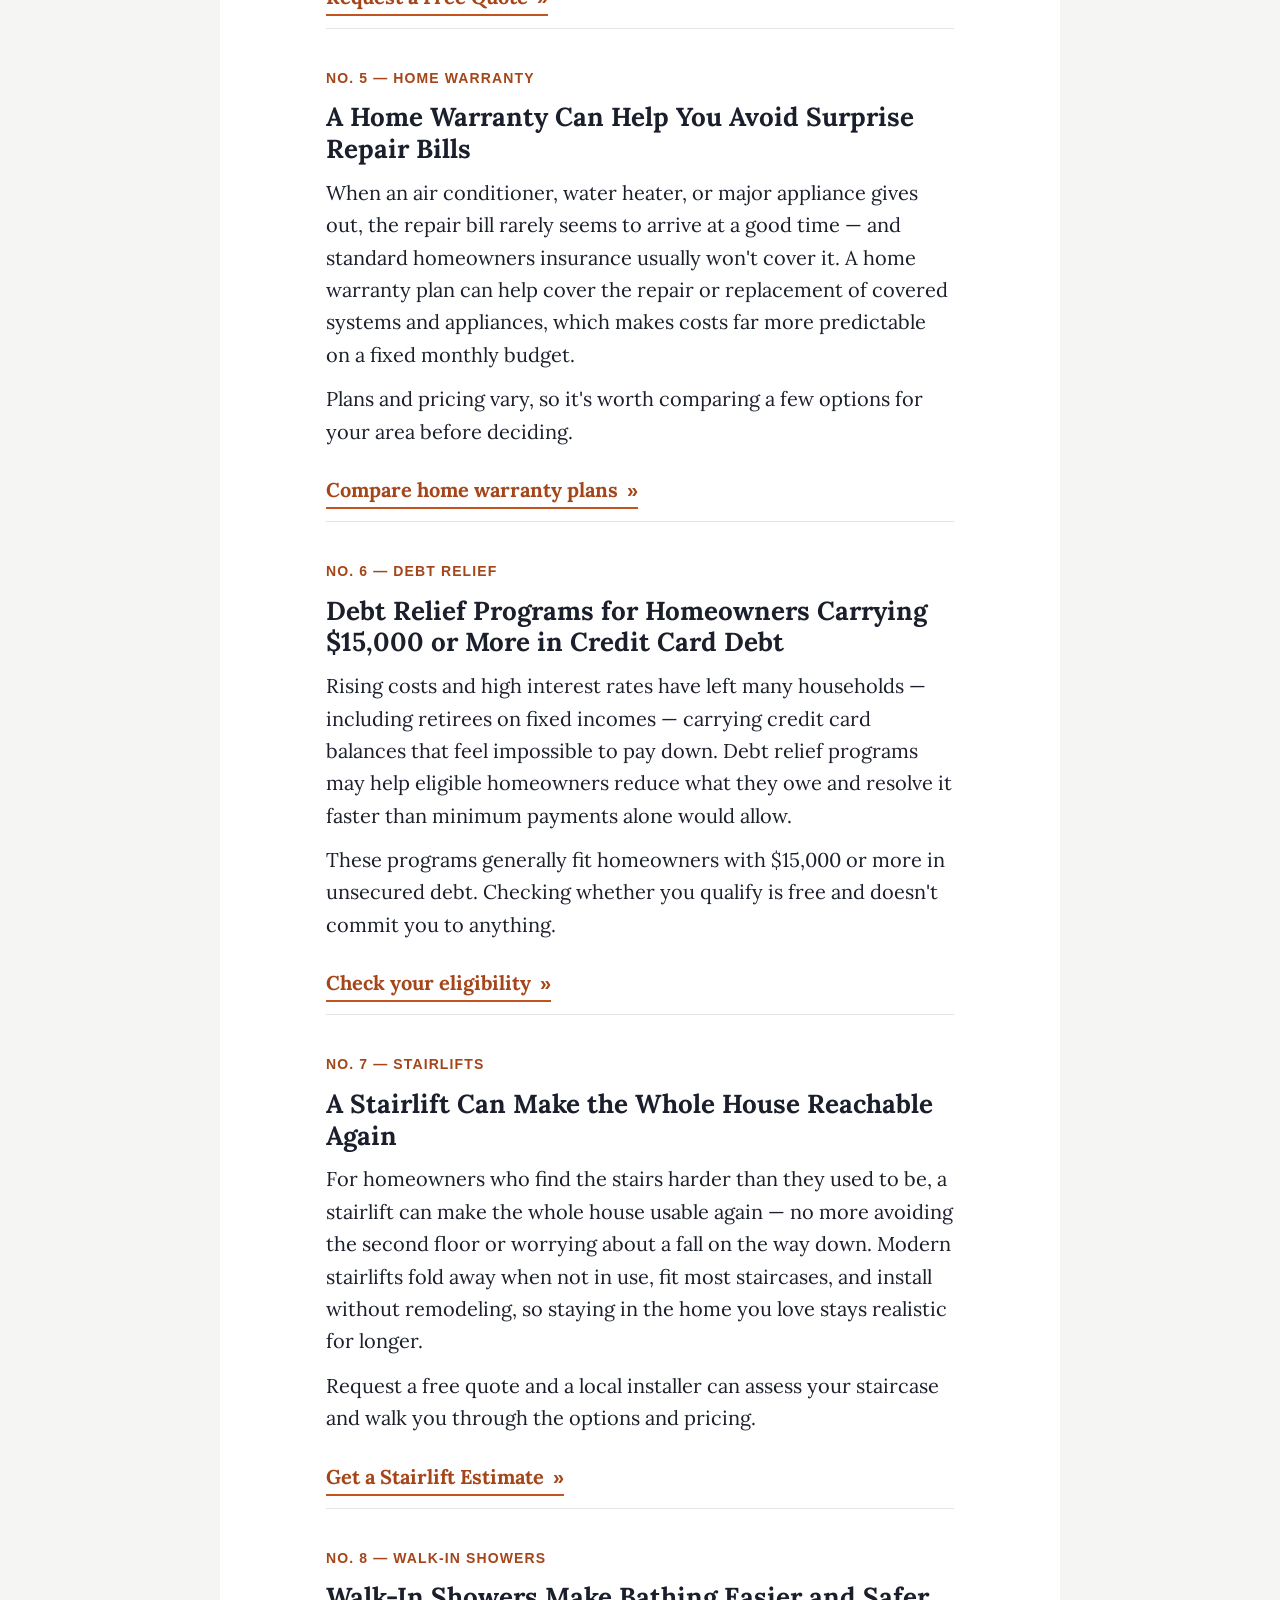
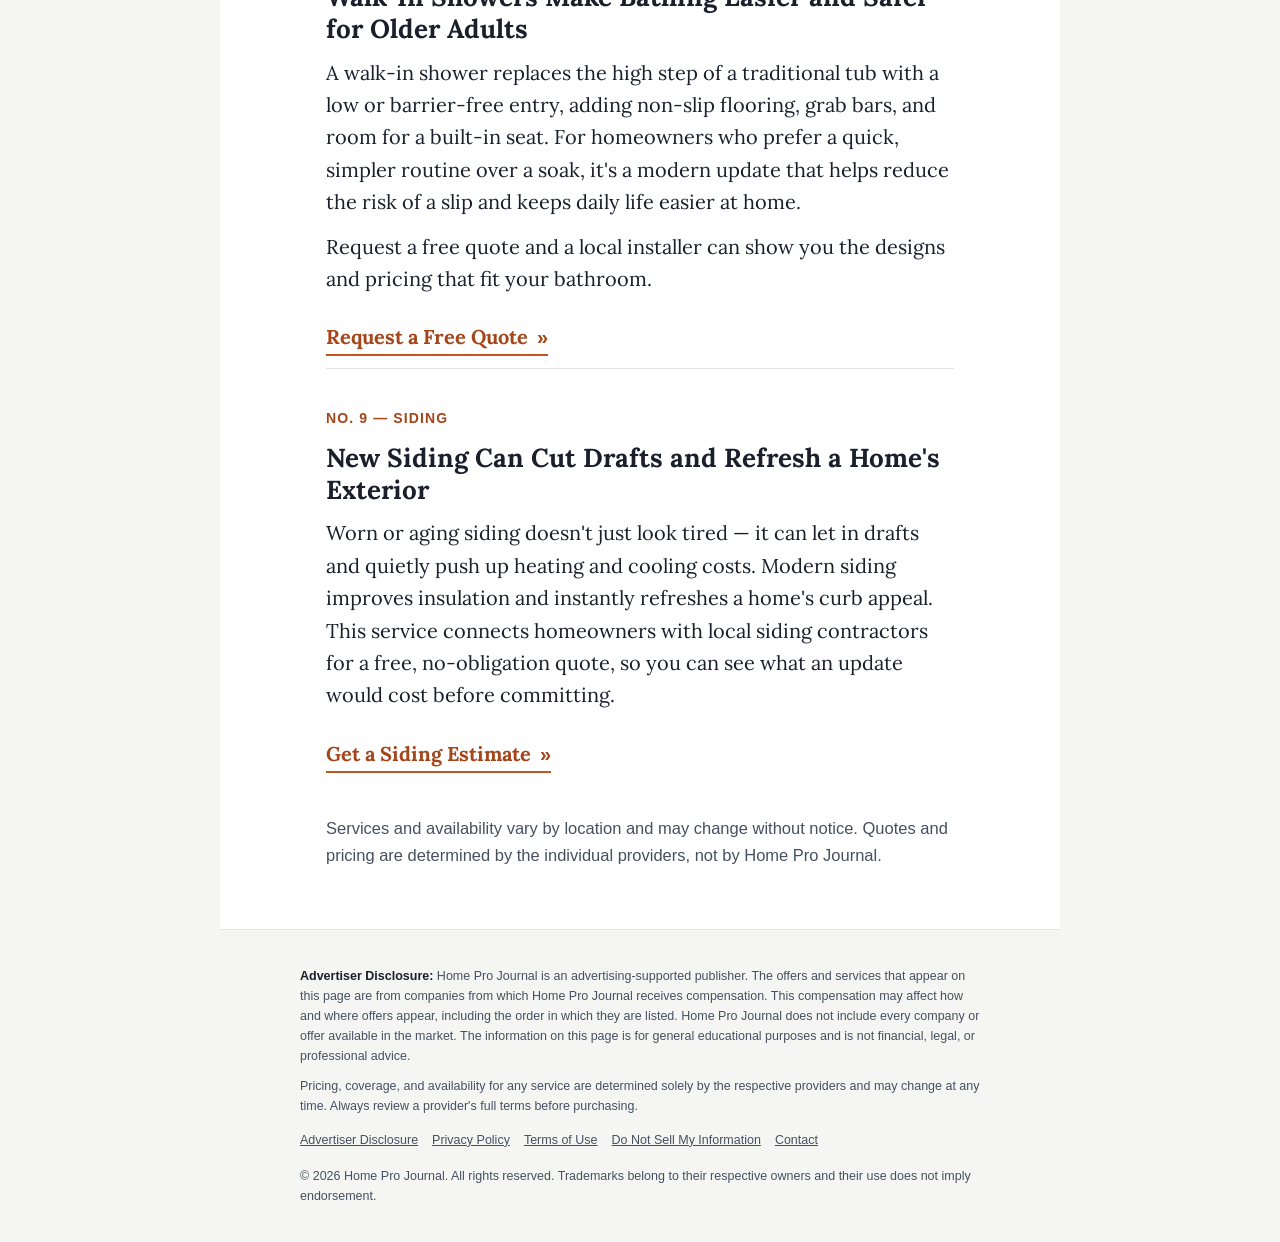
==== commit 2ff0b48f: "Update index.html" ====
--- a/9-home-improvement-services-available-to-homeowners-in-your-state/index.html
+++ b/9-home-improvement-services-available-to-homeowners-in-your-state/index.html
@@ -254,7 +254,7 @@
     </figure>
 
     <div class="col">
-      <p class="lede">Owning a home keeps getting more expensive — but a number of homeowners, especially those over 55, are exploring their options for major repairs and upgrades. The common thread isn't a coupon. It's requesting free, no-obligation quotes online <em>before</em> they ever pay out of pocket. Below are nine home improvement services worth checking in your area.</p>
+      <p class="lede">Owning a home keeps getting more expensive — but a number of homeowners, especially those over 55, are taking a more deliberate approach to major repairs and upgrades. Instead of calling the first contractor they find, they're requesting free, no-obligation quotes online <em>before</em> they ever pay out of pocket. Below are nine home improvement services worth checking in your area.</p>
 
       <!-- ====== CLUSTER 1: HOME SERVICES ====== -->
 
@@ -268,7 +268,7 @@
           <li>You own your home</li>
           <li>You live in a participating ZIP code</li>
         </ul>
-        <a class="cta" href="https://read.homeprojournal.com/cf/click/1?position=1" rel="nofollow sponsored">Request a Free Quote <span class="arrow">»</span></a>
+        <a class="cta" href="https://read.homeprojournal.com/cf/click/1?position=1" rel="nofollow sponsored">Get a Roofing Estimate <span class="arrow">»</span></a>
       </section>
 
       <!-- DISPLAY POSITION 2  (offer: Windows · link /cf/click/2) -->
@@ -281,7 +281,7 @@
           <li>You own your home</li>
           <li>You live in a participating ZIP code</li>
         </ul>
-        <a class="cta" href="https://read.homeprojournal.com/cf/click/2?position=2" rel="nofollow sponsored">Request a Free Quote <span class="arrow">»</span></a>
+        <a class="cta" href="https://read.homeprojournal.com/cf/click/2?position=2" rel="nofollow sponsored">Get a Window Estimate <span class="arrow">»</span></a>
       </section>
 
       <!-- DISPLAY POSITION 3  (offer: Home Equity / HELOC · link /cf/click/3) -->
@@ -303,7 +303,7 @@
         <p class="offer-num">No. 4 — Walk-In Tubs</p>
         <h2 class="offer-title">Walk-In Tubs Are Helping Older Adults Stay Safe and Independent at Home</h2>
         <p>For many older homeowners, the bathroom is quietly the riskiest room in the house. A walk-in tub adds low-step entry, non-slip surfaces, and built-in seating — making bathing easier and helping reduce the risk of a slip. With the comfort of a deep soaking tub, it's less about luxury and more about staying comfortable and independent at home for longer.</p>
-        <p>Request a free quote to see what styles and pricing are available from trusted local installers near you.</p>
+        <p>Request a free quote to see the styles and pricing available from trusted local installers near you.</p>
         <a class="cta" href="https://read.homeprojournal.com/cf/click/4" rel="nofollow sponsored">Request a Free Quote <span class="arrow">»</span></a>
       </section>
 
@@ -328,10 +328,10 @@
       <!-- DISPLAY POSITION 7  (offer: Stairlifts · link /cf/click/7) -->
       <section class="offer">
         <p class="offer-num">No. 7 — Stairlifts</p>
-        <h2 class="offer-title">Stairlifts Are Helping Older Adults Move Safely Between Floors at Home</h2>
+        <h2 class="offer-title">A Stairlift Can Make the Whole House Reachable Again</h2>
         <p>For homeowners who find the stairs harder than they used to be, a stairlift can make the whole house usable again — no more avoiding the second floor or worrying about a fall on the way down. Modern stairlifts fold away when not in use, fit most staircases, and install without remodeling, so staying in the home you love stays realistic for longer.</p>
-        <p>Request a free quote to see what styles and pricing are available from trusted local installers near you.</p>
-        <a class="cta" href="https://read.homeprojournal.com/cf/click/7" rel="nofollow sponsored">Request a Free Quote <span class="arrow">»</span></a>
+        <p>Request a free quote and a local installer can assess your staircase and walk you through the options and pricing.</p>
+        <a class="cta" href="https://read.homeprojournal.com/cf/click/7" rel="nofollow sponsored">Get a Stairlift Estimate <span class="arrow">»</span></a>
       </section>
 
       <!-- DISPLAY POSITION 8  (offer: Walk-In Showers · link /cf/click/8) -->
@@ -339,7 +339,7 @@
         <p class="offer-num">No. 8 — Walk-In Showers</p>
         <h2 class="offer-title">Walk-In Showers Make Bathing Easier and Safer for Older Adults</h2>
         <p>A walk-in shower replaces the high step of a traditional tub with a low or barrier-free entry, adding non-slip flooring, grab bars, and room for a built-in seat. For homeowners who prefer a quick, simpler routine over a soak, it's a modern update that helps reduce the risk of a slip and keeps daily life easier at home.</p>
-        <p>Request a free quote to see what styles and pricing are available from trusted local installers near you.</p>
+        <p>Request a free quote and a local installer can show you the designs and pricing that fit your bathroom.</p>
         <a class="cta" href="https://read.homeprojournal.com/cf/click/8" rel="nofollow sponsored">Request a Free Quote <span class="arrow">»</span></a>
       </section>
 
@@ -348,7 +348,7 @@
         <p class="offer-num">No. 9 — Siding</p>
         <h2 class="offer-title">New Siding Can Cut Drafts and Refresh a Home's Exterior</h2>
         <p>Worn or aging siding doesn't just look tired — it can let in drafts and quietly push up heating and cooling costs. Modern siding improves insulation and instantly refreshes a home's curb appeal. This service connects homeowners with local siding contractors for a free, no-obligation quote, so you can see what an update would cost before committing.</p>
-        <a class="cta" href="https://read.homeprojournal.com/cf/click/9" rel="nofollow sponsored">Request a Free Quote <span class="arrow">»</span></a>
+        <a class="cta" href="https://read.homeprojournal.com/cf/click/9" rel="nofollow sponsored">Get a Siding Estimate <span class="arrow">»</span></a>
       </section>
 
       <p class="note" style="margin-top:30px;">Services and availability vary by location and may change without notice. Quotes and pricing are determined by the individual providers, not by Home Pro Journal.</p>
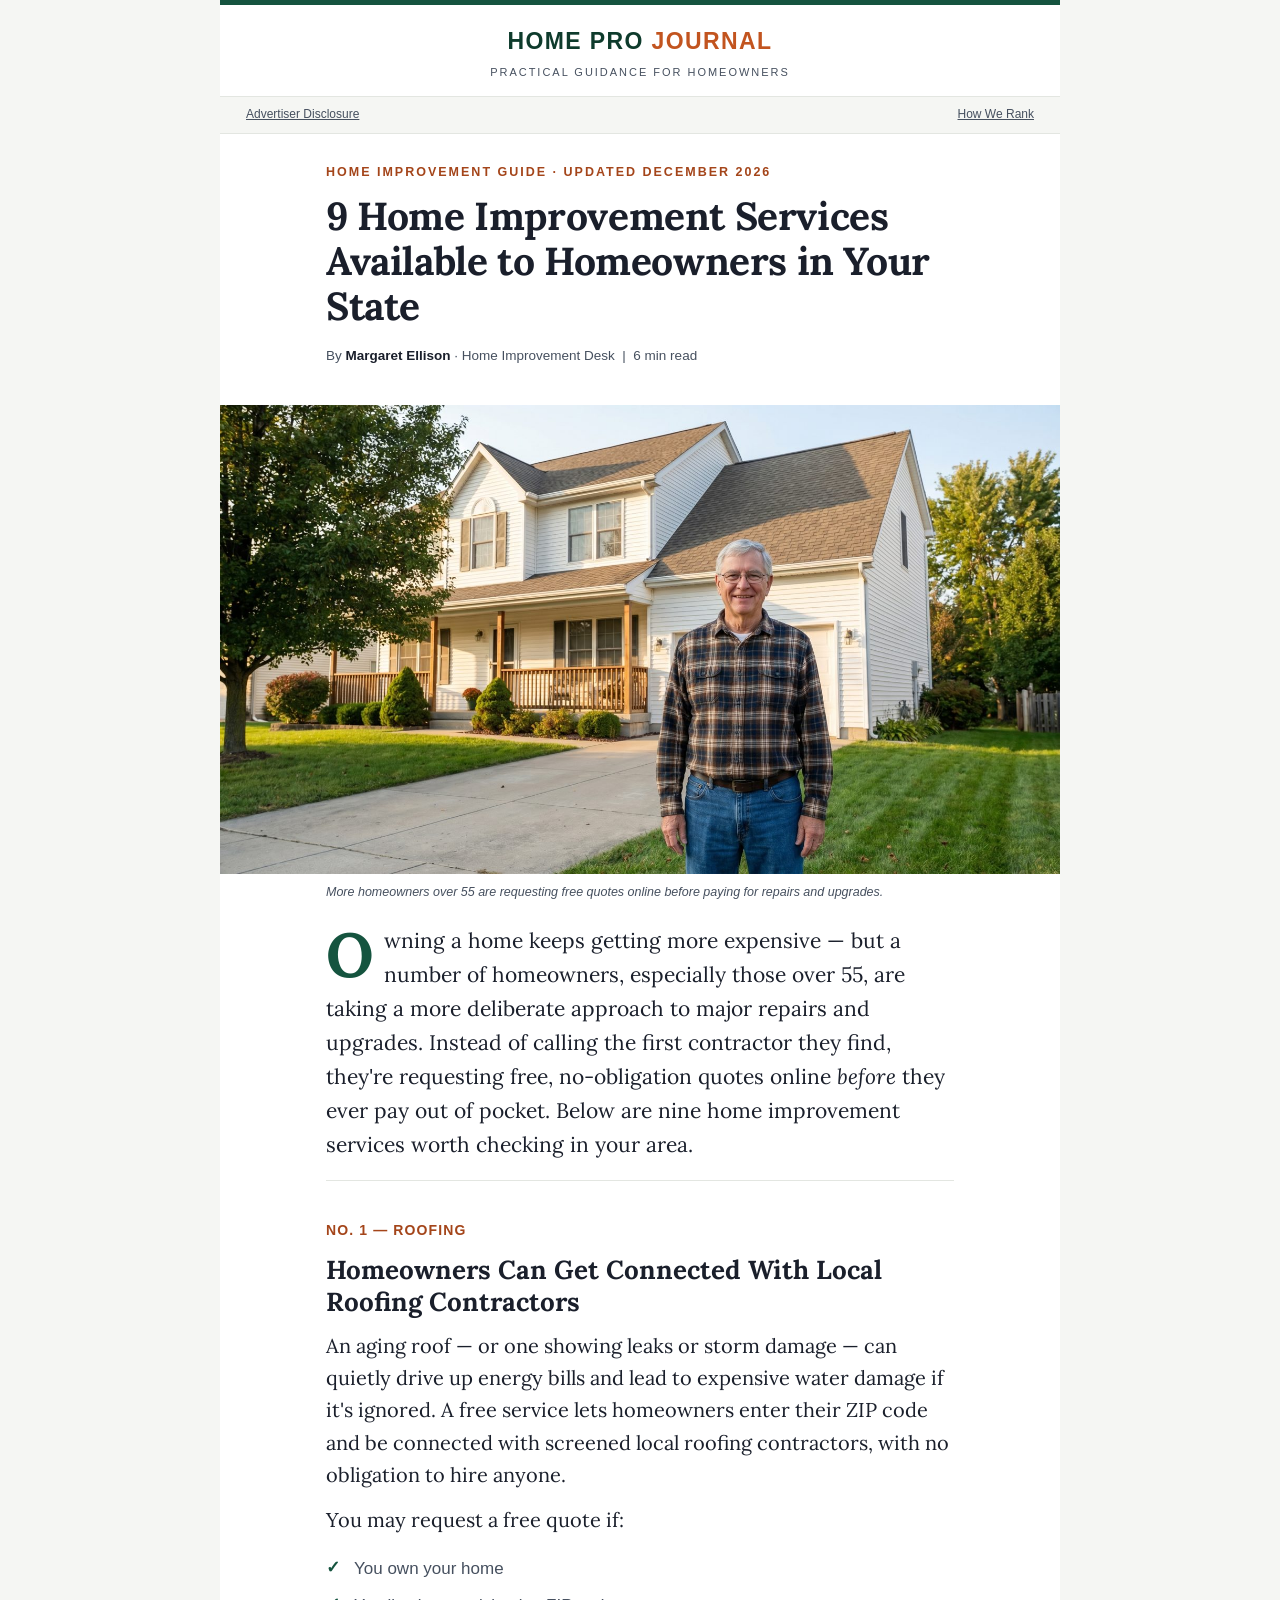
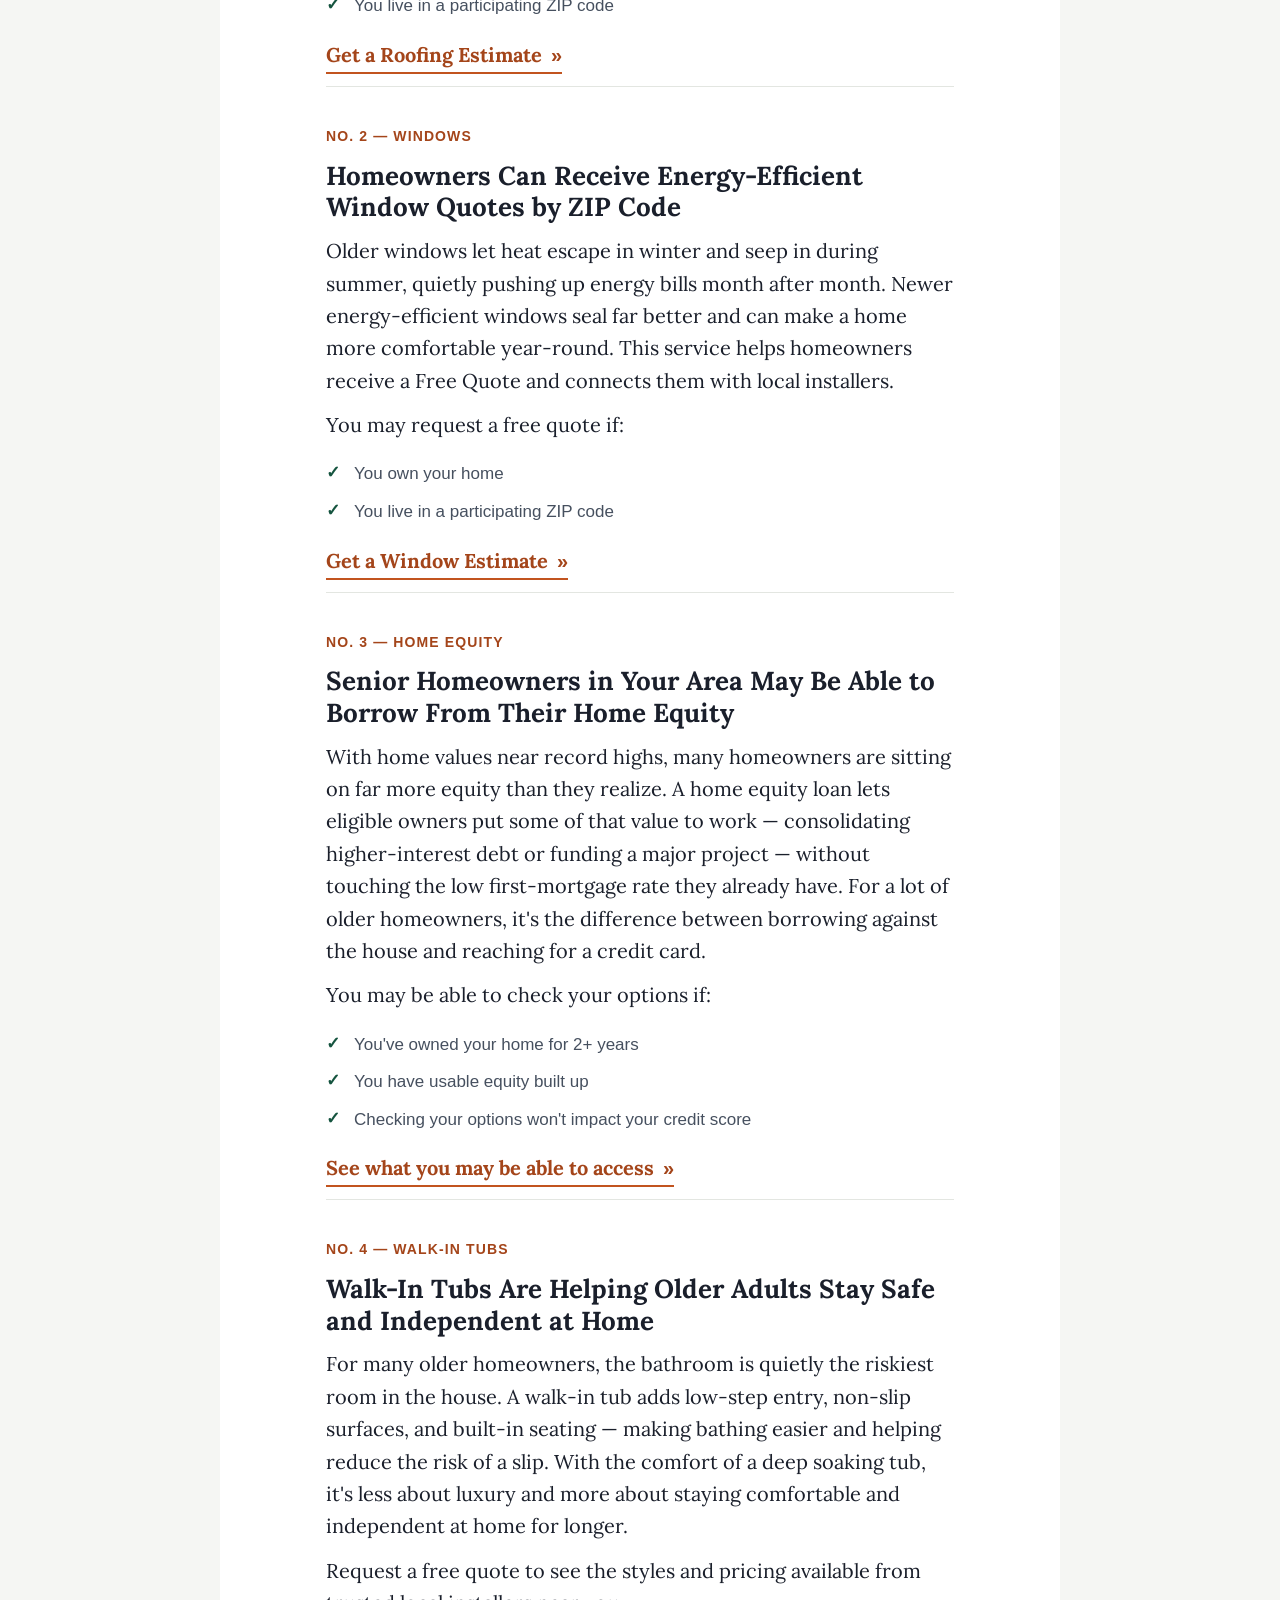
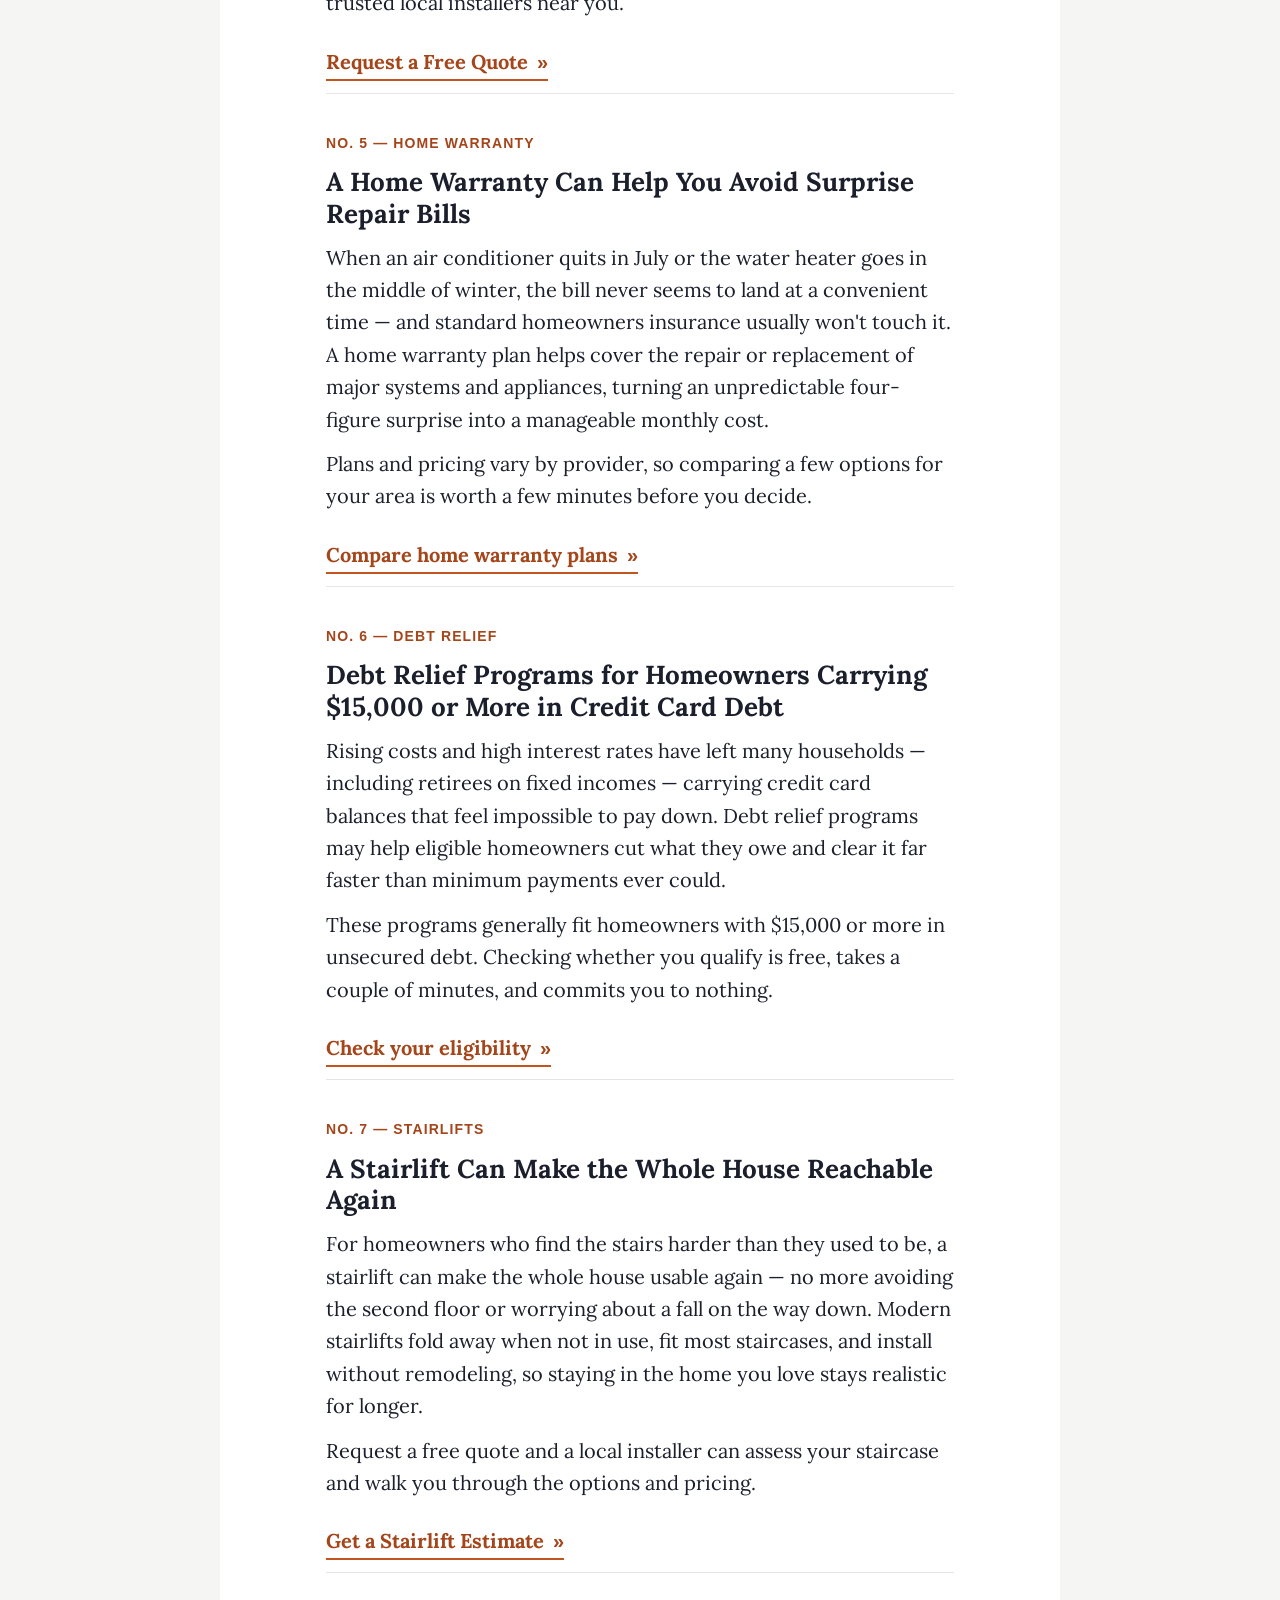
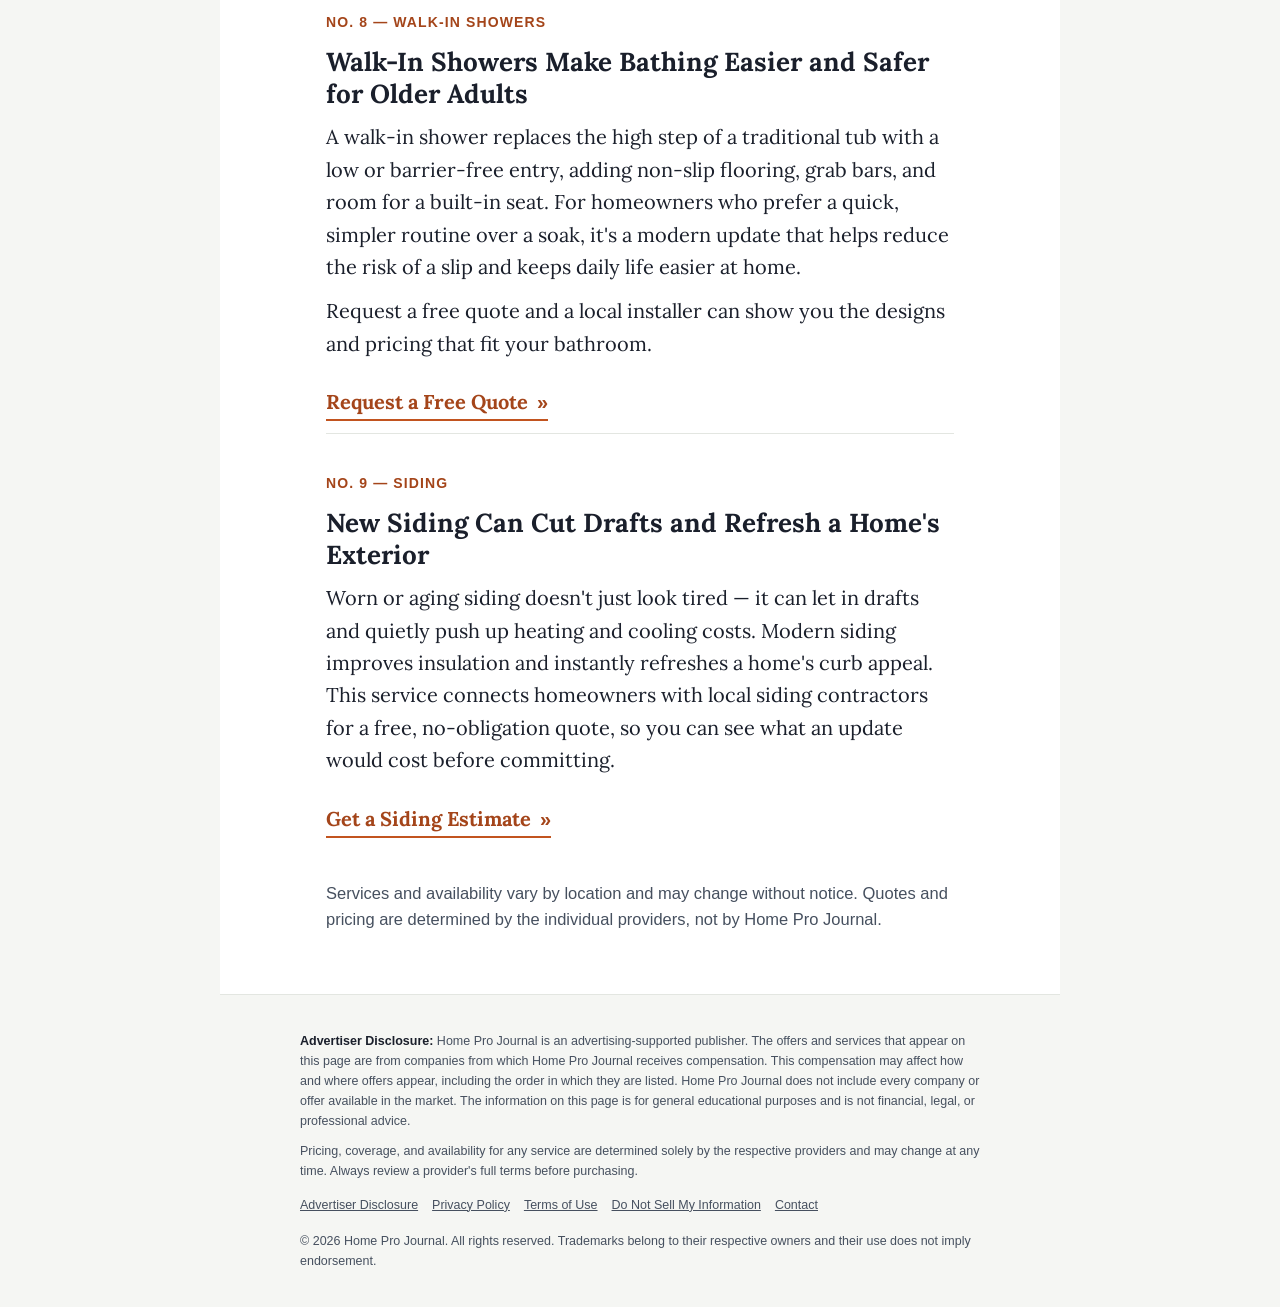
==== commit 6a0f8049: "Update index.html" ====
--- a/9-home-improvement-services-available-to-homeowners-in-your-state/index.html
+++ b/9-home-improvement-services-available-to-homeowners-in-your-state/index.html
@@ -288,7 +288,7 @@
       <section class="offer">
         <p class="offer-num">No. 3 — Home Equity</p>
         <h2 class="offer-title">Senior Homeowners <span id="equity-geo">in Your Area</span> May Be Able to Borrow From Their Home Equity</h2>
-        <p>With home values near record highs, many homeowners have built up significant equity without realizing how much. A home equity loan can let eligible owners access some of that value — to consolidate higher-interest debt or fund a major project — without touching their existing first-mortgage rate.</p>
+        <p>With home values near record highs, many homeowners are sitting on far more equity than they realize. A home equity loan lets eligible owners put some of that value to work — consolidating higher-interest debt or funding a major project — without touching the low first-mortgage rate they already have. For a lot of older homeowners, it's the difference between borrowing against the house and reaching for a credit card.</p>
         <p>You may be able to check your options if:</p>
         <ul class="checks">
           <li>You've owned your home for 2+ years</li>
@@ -311,8 +311,8 @@
       <section class="offer">
         <p class="offer-num">No. 5 — Home Warranty</p>
         <h2 class="offer-title">A Home Warranty Can Help You Avoid Surprise Repair Bills</h2>
-        <p>When an air conditioner, water heater, or major appliance gives out, the repair bill rarely seems to arrive at a good time — and standard homeowners insurance usually won't cover it. A home warranty plan can help cover the repair or replacement of covered systems and appliances, which makes costs far more predictable on a fixed monthly budget.</p>
-        <p>Plans and pricing vary, so it's worth comparing a few options for your area before deciding.</p>
+        <p>When an air conditioner quits in July or the water heater goes in the middle of winter, the bill never seems to land at a convenient time — and standard homeowners insurance usually won't touch it. A home warranty plan helps cover the repair or replacement of major systems and appliances, turning an unpredictable four-figure surprise into a manageable monthly cost.</p>
+        <p>Plans and pricing vary by provider, so comparing a few options for your area is worth a few minutes before you decide.</p>
         <a class="cta" href="https://read.homeprojournal.com/cf/click/5" rel="nofollow sponsored">Compare home warranty plans <span class="arrow">»</span></a>
       </section>
 
@@ -320,8 +320,8 @@
       <section class="offer">
         <p class="offer-num">No. 6 — Debt Relief</p>
         <h2 class="offer-title">Debt Relief Programs for Homeowners Carrying $15,000 or More in Credit Card Debt</h2>
-        <p>Rising costs and high interest rates have left many households — including retirees on fixed incomes — carrying credit card balances that feel impossible to pay down. Debt relief programs may help eligible homeowners reduce what they owe and resolve it faster than minimum payments alone would allow.</p>
-        <p>These programs generally fit homeowners with $15,000 or more in unsecured debt. Checking whether you qualify is free and doesn't commit you to anything.</p>
+        <p>Rising costs and high interest rates have left many households — including retirees on fixed incomes — carrying credit card balances that feel impossible to pay down. Debt relief programs may help eligible homeowners cut what they owe and clear it far faster than minimum payments ever could.</p>
+        <p>These programs generally fit homeowners with $15,000 or more in unsecured debt. Checking whether you qualify is free, takes a couple of minutes, and commits you to nothing.</p>
         <a class="cta" href="https://read.homeprojournal.com/cf/click/6" rel="nofollow sponsored">Check your eligibility <span class="arrow">»</span></a>
       </section>
 
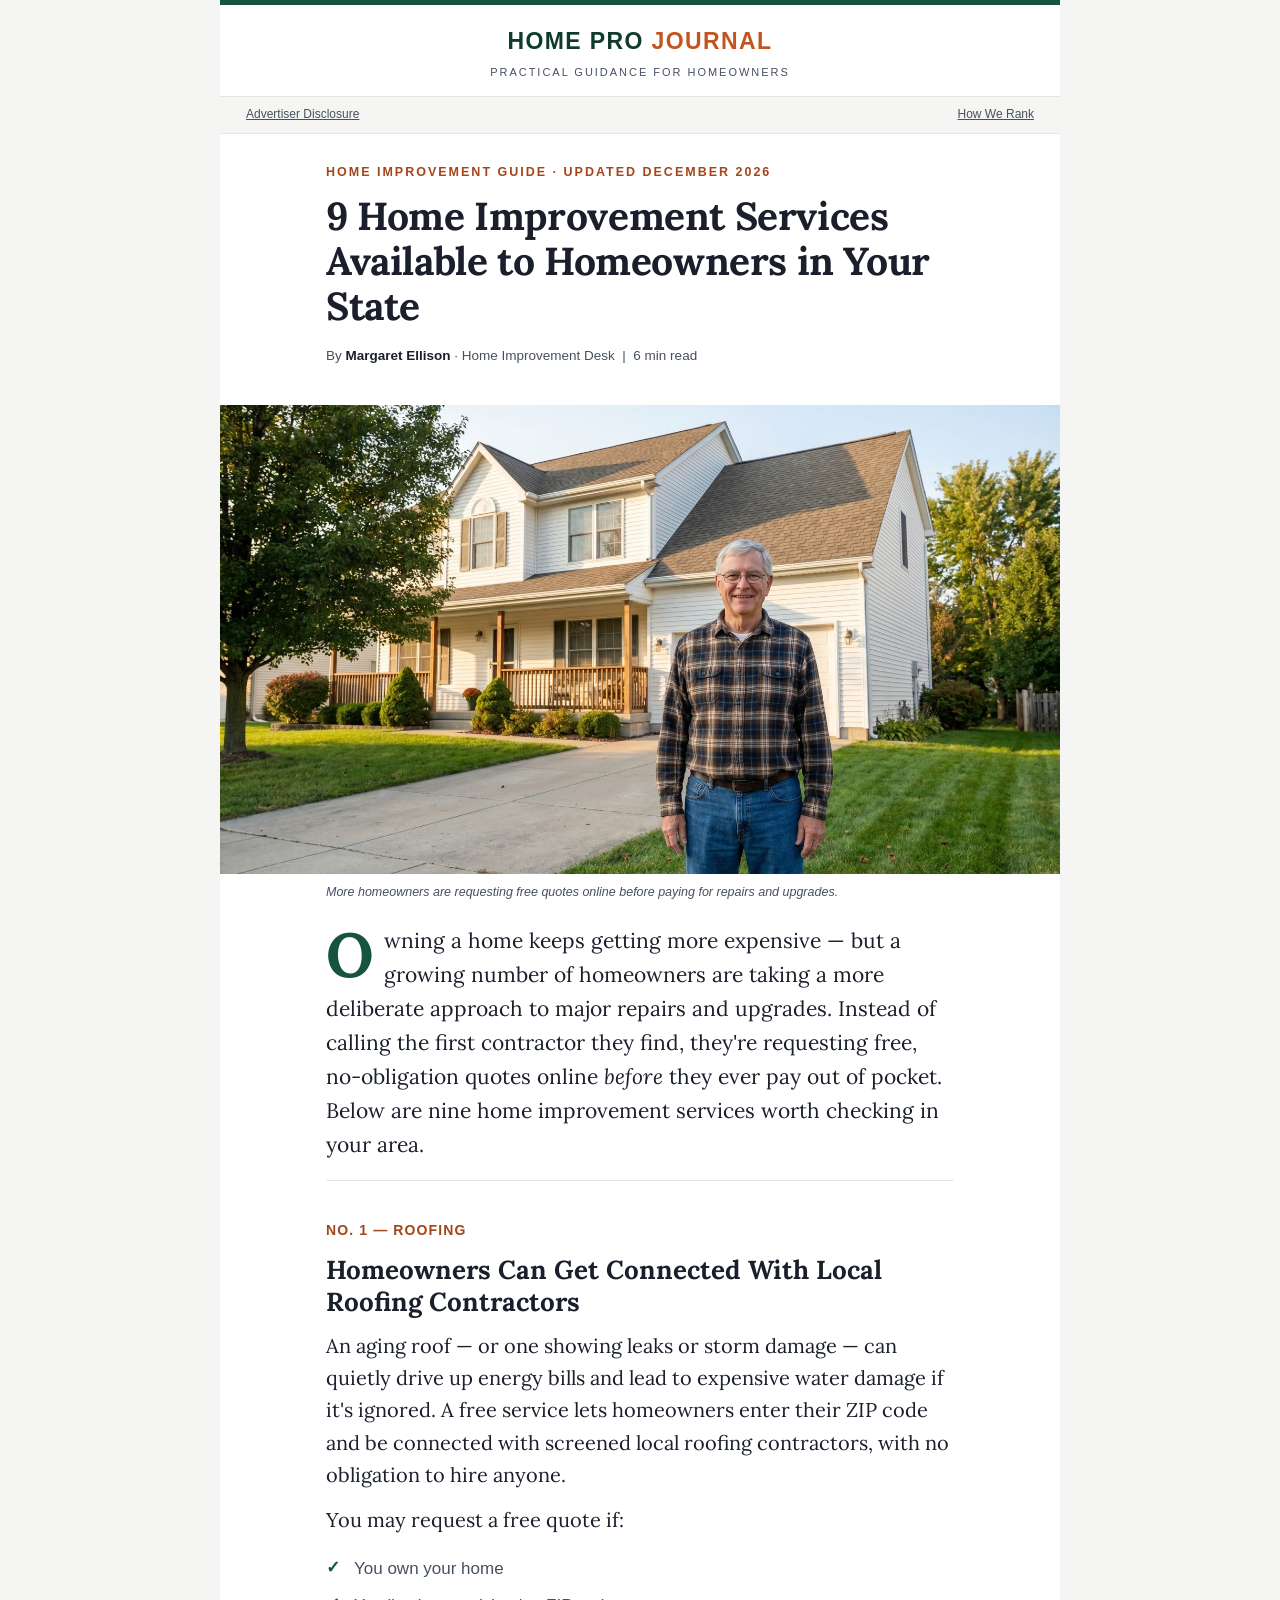
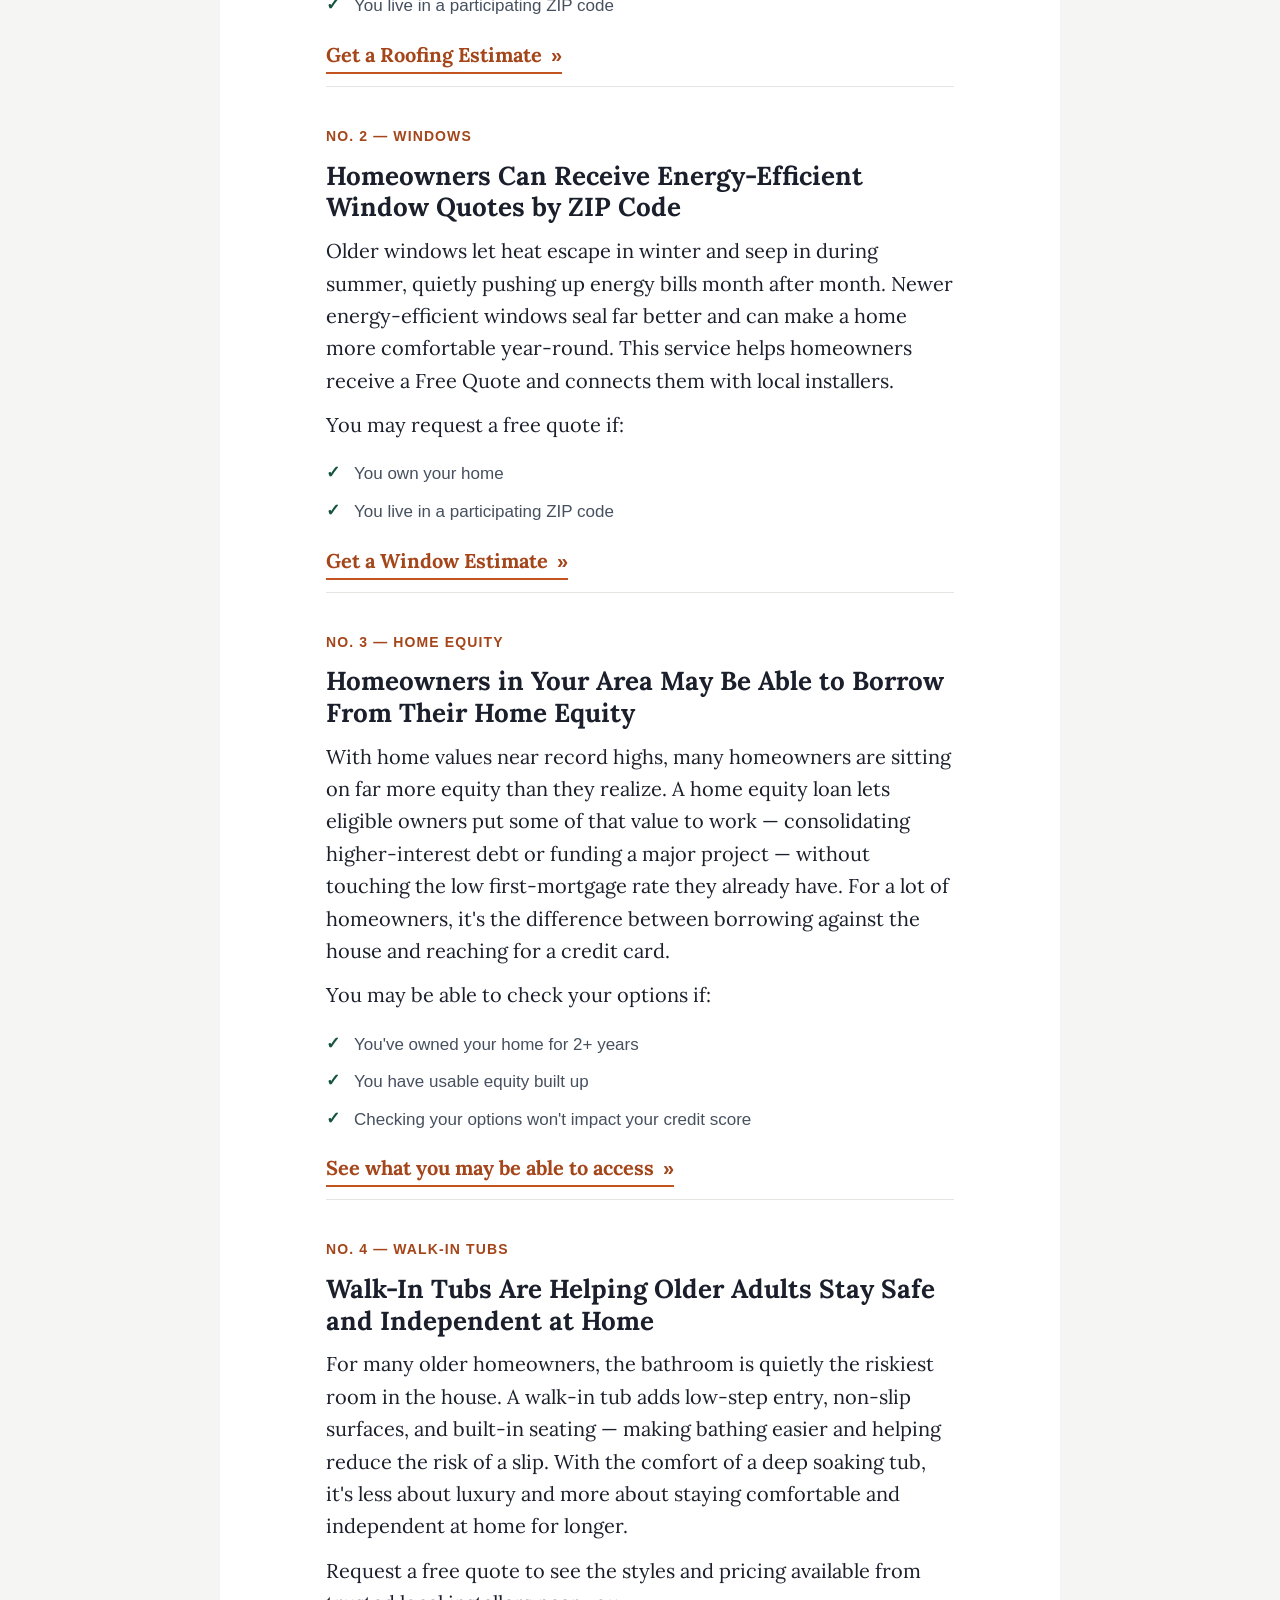
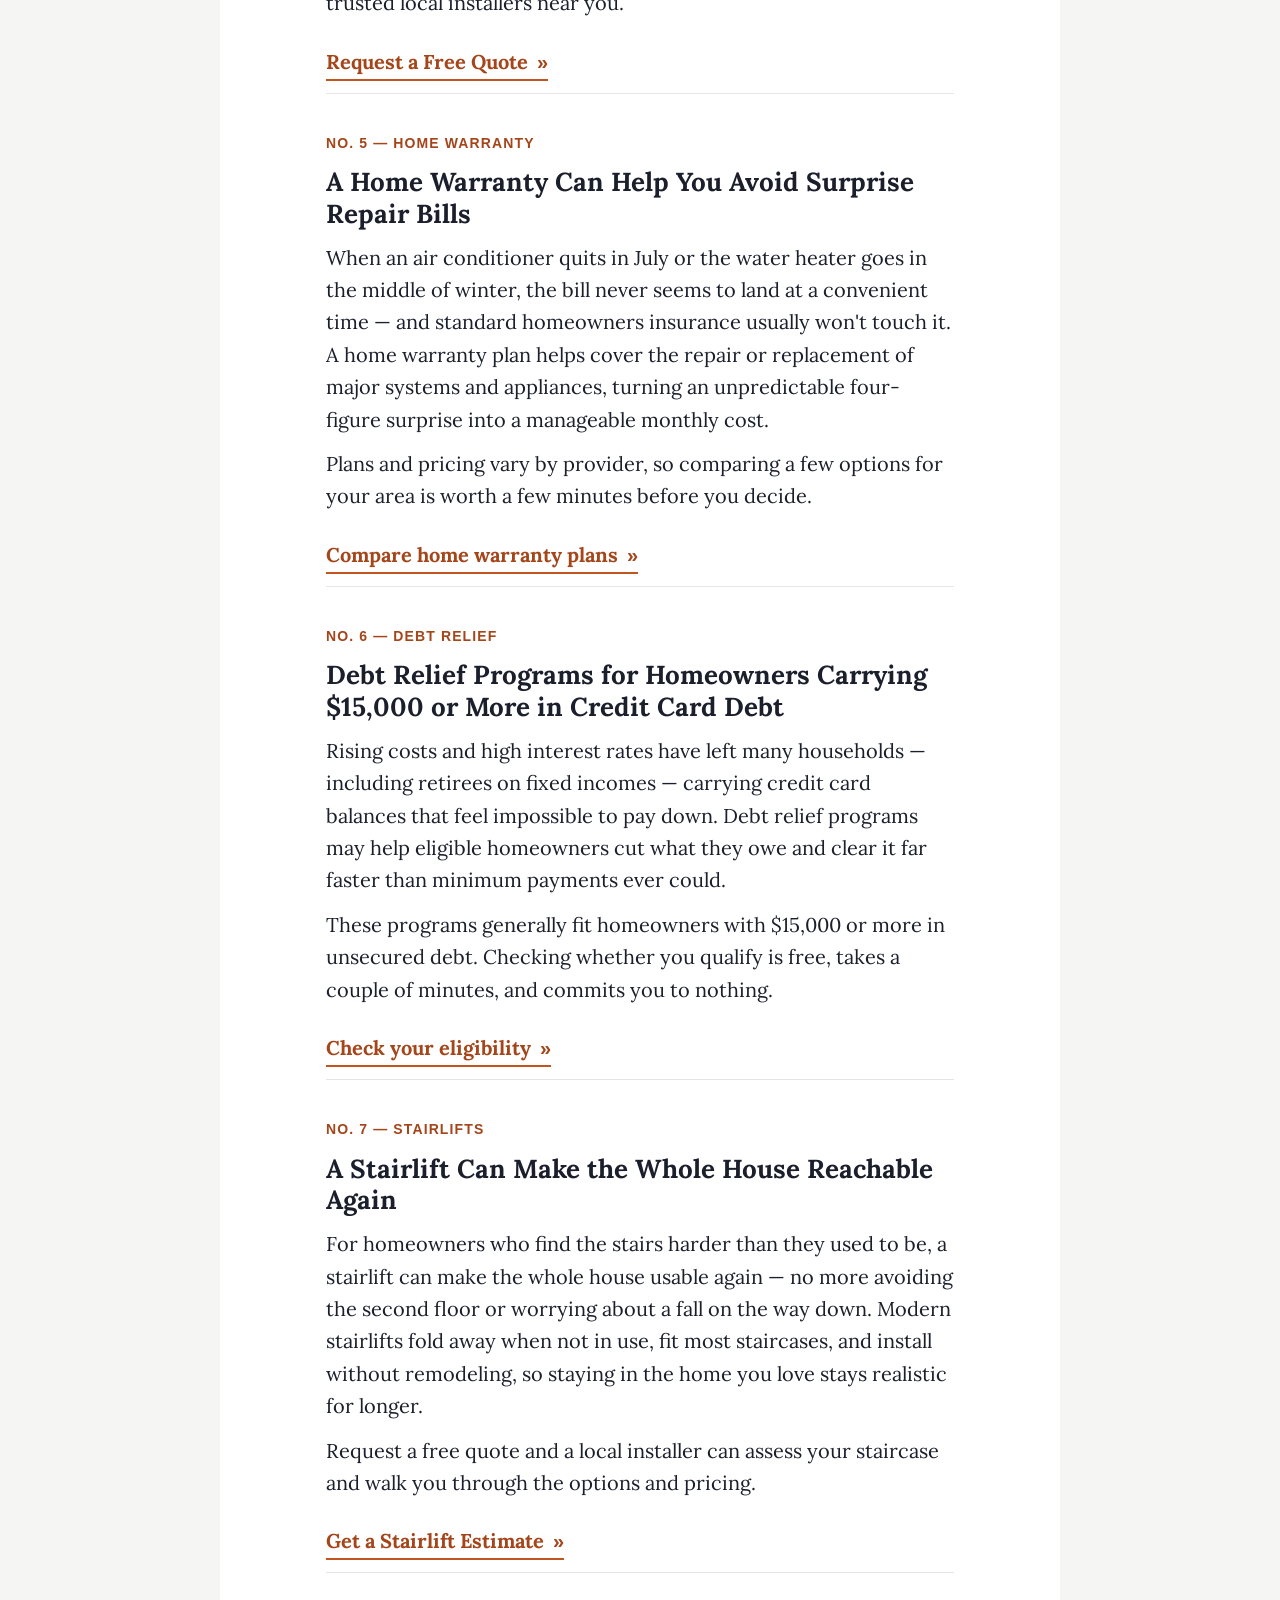
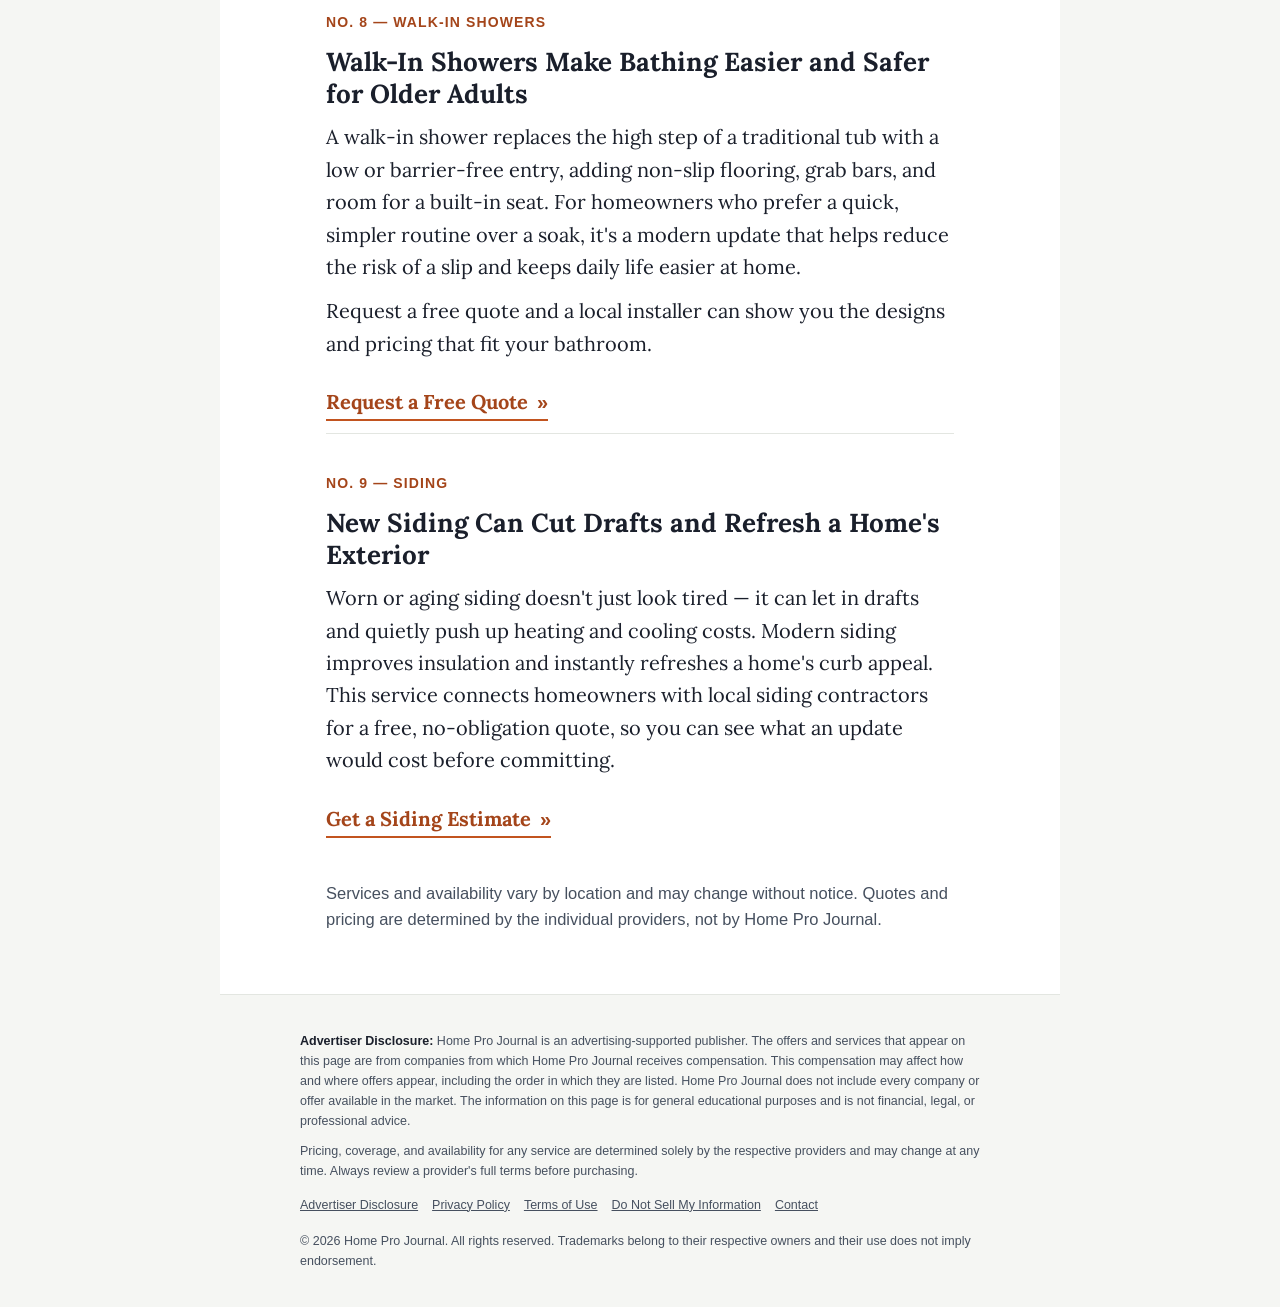
==== commit 5ba4d528: "Update index.html" ====
--- a/9-home-improvement-services-available-to-homeowners-in-your-state/index.html
+++ b/9-home-improvement-services-available-to-homeowners-in-your-state/index.html
@@ -4,17 +4,17 @@
 <meta charset="UTF-8">
 <meta name="viewport" content="width=device-width, initial-scale=1.0">
 <title>9 Home Improvement Services Available to Homeowners in Your State — Home Pro Journal</title>
-<meta name="description" content="A growing number of homeowners over 55 are exploring home improvement options by requesting free, no-obligation quotes online first.">
+<meta name="description" content="A growing number of homeowners are exploring home improvement options by requesting free, no-obligation quotes online first.">
 <link rel="icon" href="data:image/svg+xml,&lt;svg xmlns=%22http://www.w3.org/2000/svg%22 viewBox=%220 0 100 100%22&gt;&lt;text y=%22.9em%22 font-size=%2290%22&gt;🏠&lt;/text&gt;&lt;/svg&gt;">
 <meta property="og:type" content="website">
 <meta property="og:site_name" content="Home Pro Journal">
 <meta property="og:title" content="9 Home Improvement Services Available to Homeowners in Your State">
-<meta property="og:description" content="A growing number of homeowners over 55 are exploring home improvement options by requesting free, no-obligation quotes online first.">
+<meta property="og:description" content="A growing number of homeowners are exploring home improvement options by requesting free, no-obligation quotes online first.">
 <meta property="og:url" content="https://homeprojournal.com/9-home-improvement-services/">
 <meta property="og:image" content="https://homeprojournal.com/9-home-improvement-services/hero_web.jpg">
 <meta name="twitter:card" content="summary_large_image">
 <meta name="twitter:title" content="9 Home Improvement Services Available to Homeowners in Your State">
-<meta name="twitter:description" content="A growing number of homeowners over 55 are exploring home improvement options by requesting free, no-obligation quotes online first.">
+<meta name="twitter:description" content="A growing number of homeowners are exploring home improvement options by requesting free, no-obligation quotes online first.">
 <link rel="preconnect" href="https://fonts.googleapis.com">
 <link rel="preconnect" href="https://fonts.gstatic.com" crossorigin>
 <link href="https://fonts.googleapis.com/css2?family=Lora:ital,wght@0,400;0,500;0,600;0,700;1,400&display=swap" rel="stylesheet">
@@ -158,11 +158,14 @@
     padding:2px 0 3px;
     margin:14px 0 4px;
     line-height:1.4;
+    text-wrap:balance;
   }
   .cta:hover{color:var(--accent);border-bottom-color:var(--accent-ink);}
   .cta:focus-visible{outline:3px solid var(--brand);outline-offset:4px;}
   .cta .arrow{font-family:"Helvetica Neue",Arial,sans-serif;margin-left:4px;}
-  /* generous tap target for seniors on mobile without looking like a button */
+  /* keep the » glued to the last word so it never wraps onto its own line */
+  .cta .nowrap{white-space:nowrap;}
+  /* generous tap target on mobile without looking like a button */
   @media (max-width:600px){
     .cta{font-size:21px;padding:8px 0 9px;}
   }
@@ -250,11 +253,11 @@
     <!-- ============ HERO ============ -->
     <figure class="hero">
       <img src="hero_web.jpg" alt="An older homeowner standing in front of his suburban home on a sunny afternoon" width="2752" height="1536" loading="eager">
-      <figcaption>More homeowners over 55 are requesting free quotes online before paying for repairs and upgrades.</figcaption>
+      <figcaption>More homeowners are requesting free quotes online before paying for repairs and upgrades.</figcaption>
     </figure>
 
     <div class="col">
-      <p class="lede">Owning a home keeps getting more expensive — but a number of homeowners, especially those over 55, are taking a more deliberate approach to major repairs and upgrades. Instead of calling the first contractor they find, they're requesting free, no-obligation quotes online <em>before</em> they ever pay out of pocket. Below are nine home improvement services worth checking in your area.</p>
+      <p class="lede">Owning a home keeps getting more expensive — but a growing number of homeowners are taking a more deliberate approach to major repairs and upgrades. Instead of calling the first contractor they find, they're requesting free, no-obligation quotes online <em>before</em> they ever pay out of pocket. Below are nine home improvement services worth checking in your area.</p>
 
       <!-- ====== CLUSTER 1: HOME SERVICES ====== -->
 
@@ -287,15 +290,15 @@
       <!-- DISPLAY POSITION 3  (offer: Home Equity / HELOC · link /cf/click/3) -->
       <section class="offer">
         <p class="offer-num">No. 3 — Home Equity</p>
-        <h2 class="offer-title">Senior Homeowners <span id="equity-geo">in Your Area</span> May Be Able to Borrow From Their Home Equity</h2>
-        <p>With home values near record highs, many homeowners are sitting on far more equity than they realize. A home equity loan lets eligible owners put some of that value to work — consolidating higher-interest debt or funding a major project — without touching the low first-mortgage rate they already have. For a lot of older homeowners, it's the difference between borrowing against the house and reaching for a credit card.</p>
+        <h2 class="offer-title">Homeowners <span id="equity-geo">in Your Area</span> May Be Able to Borrow From Their Home Equity</h2>
+        <p>With home values near record highs, many homeowners are sitting on far more equity than they realize. A home equity loan lets eligible owners put some of that value to work — consolidating higher-interest debt or funding a major project — without touching the low first-mortgage rate they already have. For a lot of homeowners, it's the difference between borrowing against the house and reaching for a credit card.</p>
         <p>You may be able to check your options if:</p>
         <ul class="checks">
           <li>You've owned your home for 2+ years</li>
           <li>You have usable equity built up</li>
           <li>Checking your options won't impact your credit score</li>
         </ul>
-        <a class="cta" href="https://read.homeprojournal.com/cf/click/3?position=3" rel="nofollow sponsored">See what you may be able to access <span class="arrow">»</span></a>
+        <a class="cta" href="https://read.homeprojournal.com/cf/click/3?position=3" rel="nofollow sponsored">See what you may be able to <span class="nowrap">access <span class="arrow">»</span></span></a>
       </section>
 
       <!-- DISPLAY POSITION 4  (offer: Walk-In Tubs · link /cf/click/4) -->
@@ -304,7 +307,7 @@
         <h2 class="offer-title">Walk-In Tubs Are Helping Older Adults Stay Safe and Independent at Home</h2>
         <p>For many older homeowners, the bathroom is quietly the riskiest room in the house. A walk-in tub adds low-step entry, non-slip surfaces, and built-in seating — making bathing easier and helping reduce the risk of a slip. With the comfort of a deep soaking tub, it's less about luxury and more about staying comfortable and independent at home for longer.</p>
         <p>Request a free quote to see the styles and pricing available from trusted local installers near you.</p>
-        <a class="cta" href="https://read.homeprojournal.com/cf/click/4" rel="nofollow sponsored">Request a Free Quote <span class="arrow">»</span></a>
+        <a class="cta" href="https://read.homeprojournal.com/cf/click/4?position=4" rel="nofollow sponsored">Request a Free Quote <span class="arrow">»</span></a>
       </section>
 
       <!-- DISPLAY POSITION 5  (offer: Home Warranty · link /cf/click/5) -->
@@ -313,7 +316,7 @@
         <h2 class="offer-title">A Home Warranty Can Help You Avoid Surprise Repair Bills</h2>
         <p>When an air conditioner quits in July or the water heater goes in the middle of winter, the bill never seems to land at a convenient time — and standard homeowners insurance usually won't touch it. A home warranty plan helps cover the repair or replacement of major systems and appliances, turning an unpredictable four-figure surprise into a manageable monthly cost.</p>
         <p>Plans and pricing vary by provider, so comparing a few options for your area is worth a few minutes before you decide.</p>
-        <a class="cta" href="https://read.homeprojournal.com/cf/click/5" rel="nofollow sponsored">Compare home warranty plans <span class="arrow">»</span></a>
+        <a class="cta" href="https://read.homeprojournal.com/cf/click/5?position=5" rel="nofollow sponsored">Compare home warranty plans <span class="arrow">»</span></a>
       </section>
 
       <!-- DISPLAY POSITION 6  (offer: Debt Relief · link /cf/click/6) -->
@@ -322,7 +325,7 @@
         <h2 class="offer-title">Debt Relief Programs for Homeowners Carrying $15,000 or More in Credit Card Debt</h2>
         <p>Rising costs and high interest rates have left many households — including retirees on fixed incomes — carrying credit card balances that feel impossible to pay down. Debt relief programs may help eligible homeowners cut what they owe and clear it far faster than minimum payments ever could.</p>
         <p>These programs generally fit homeowners with $15,000 or more in unsecured debt. Checking whether you qualify is free, takes a couple of minutes, and commits you to nothing.</p>
-        <a class="cta" href="https://read.homeprojournal.com/cf/click/6" rel="nofollow sponsored">Check your eligibility <span class="arrow">»</span></a>
+        <a class="cta" href="https://read.homeprojournal.com/cf/click/6?position=6" rel="nofollow sponsored">Check your eligibility <span class="arrow">»</span></a>
       </section>
 
       <!-- DISPLAY POSITION 7  (offer: Stairlifts · link /cf/click/7) -->
@@ -331,7 +334,7 @@
         <h2 class="offer-title">A Stairlift Can Make the Whole House Reachable Again</h2>
         <p>For homeowners who find the stairs harder than they used to be, a stairlift can make the whole house usable again — no more avoiding the second floor or worrying about a fall on the way down. Modern stairlifts fold away when not in use, fit most staircases, and install without remodeling, so staying in the home you love stays realistic for longer.</p>
         <p>Request a free quote and a local installer can assess your staircase and walk you through the options and pricing.</p>
-        <a class="cta" href="https://read.homeprojournal.com/cf/click/7" rel="nofollow sponsored">Get a Stairlift Estimate <span class="arrow">»</span></a>
+        <a class="cta" href="https://read.homeprojournal.com/cf/click/7?position=7" rel="nofollow sponsored">Get a Stairlift Estimate <span class="arrow">»</span></a>
       </section>
 
       <!-- DISPLAY POSITION 8  (offer: Walk-In Showers · link /cf/click/8) -->
@@ -340,7 +343,7 @@
         <h2 class="offer-title">Walk-In Showers Make Bathing Easier and Safer for Older Adults</h2>
         <p>A walk-in shower replaces the high step of a traditional tub with a low or barrier-free entry, adding non-slip flooring, grab bars, and room for a built-in seat. For homeowners who prefer a quick, simpler routine over a soak, it's a modern update that helps reduce the risk of a slip and keeps daily life easier at home.</p>
         <p>Request a free quote and a local installer can show you the designs and pricing that fit your bathroom.</p>
-        <a class="cta" href="https://read.homeprojournal.com/cf/click/8" rel="nofollow sponsored">Request a Free Quote <span class="arrow">»</span></a>
+        <a class="cta" href="https://read.homeprojournal.com/cf/click/8?position=8" rel="nofollow sponsored">Request a Free Quote <span class="arrow">»</span></a>
       </section>
 
       <!-- DISPLAY POSITION 9  (offer: Siding · link /cf/click/9) -->
@@ -348,7 +351,7 @@
         <p class="offer-num">No. 9 — Siding</p>
         <h2 class="offer-title">New Siding Can Cut Drafts and Refresh a Home's Exterior</h2>
         <p>Worn or aging siding doesn't just look tired — it can let in drafts and quietly push up heating and cooling costs. Modern siding improves insulation and instantly refreshes a home's curb appeal. This service connects homeowners with local siding contractors for a free, no-obligation quote, so you can see what an update would cost before committing.</p>
-        <a class="cta" href="https://read.homeprojournal.com/cf/click/9" rel="nofollow sponsored">Get a Siding Estimate <span class="arrow">»</span></a>
+        <a class="cta" href="https://read.homeprojournal.com/cf/click/9?position=9" rel="nofollow sponsored">Get a Siding Estimate <span class="arrow">»</span></a>
       </section>
 
       <p class="note" style="margin-top:30px;">Services and availability vary by location and may change without notice. Quotes and pricing are determined by the individual providers, not by Home Pro Journal.</p>
